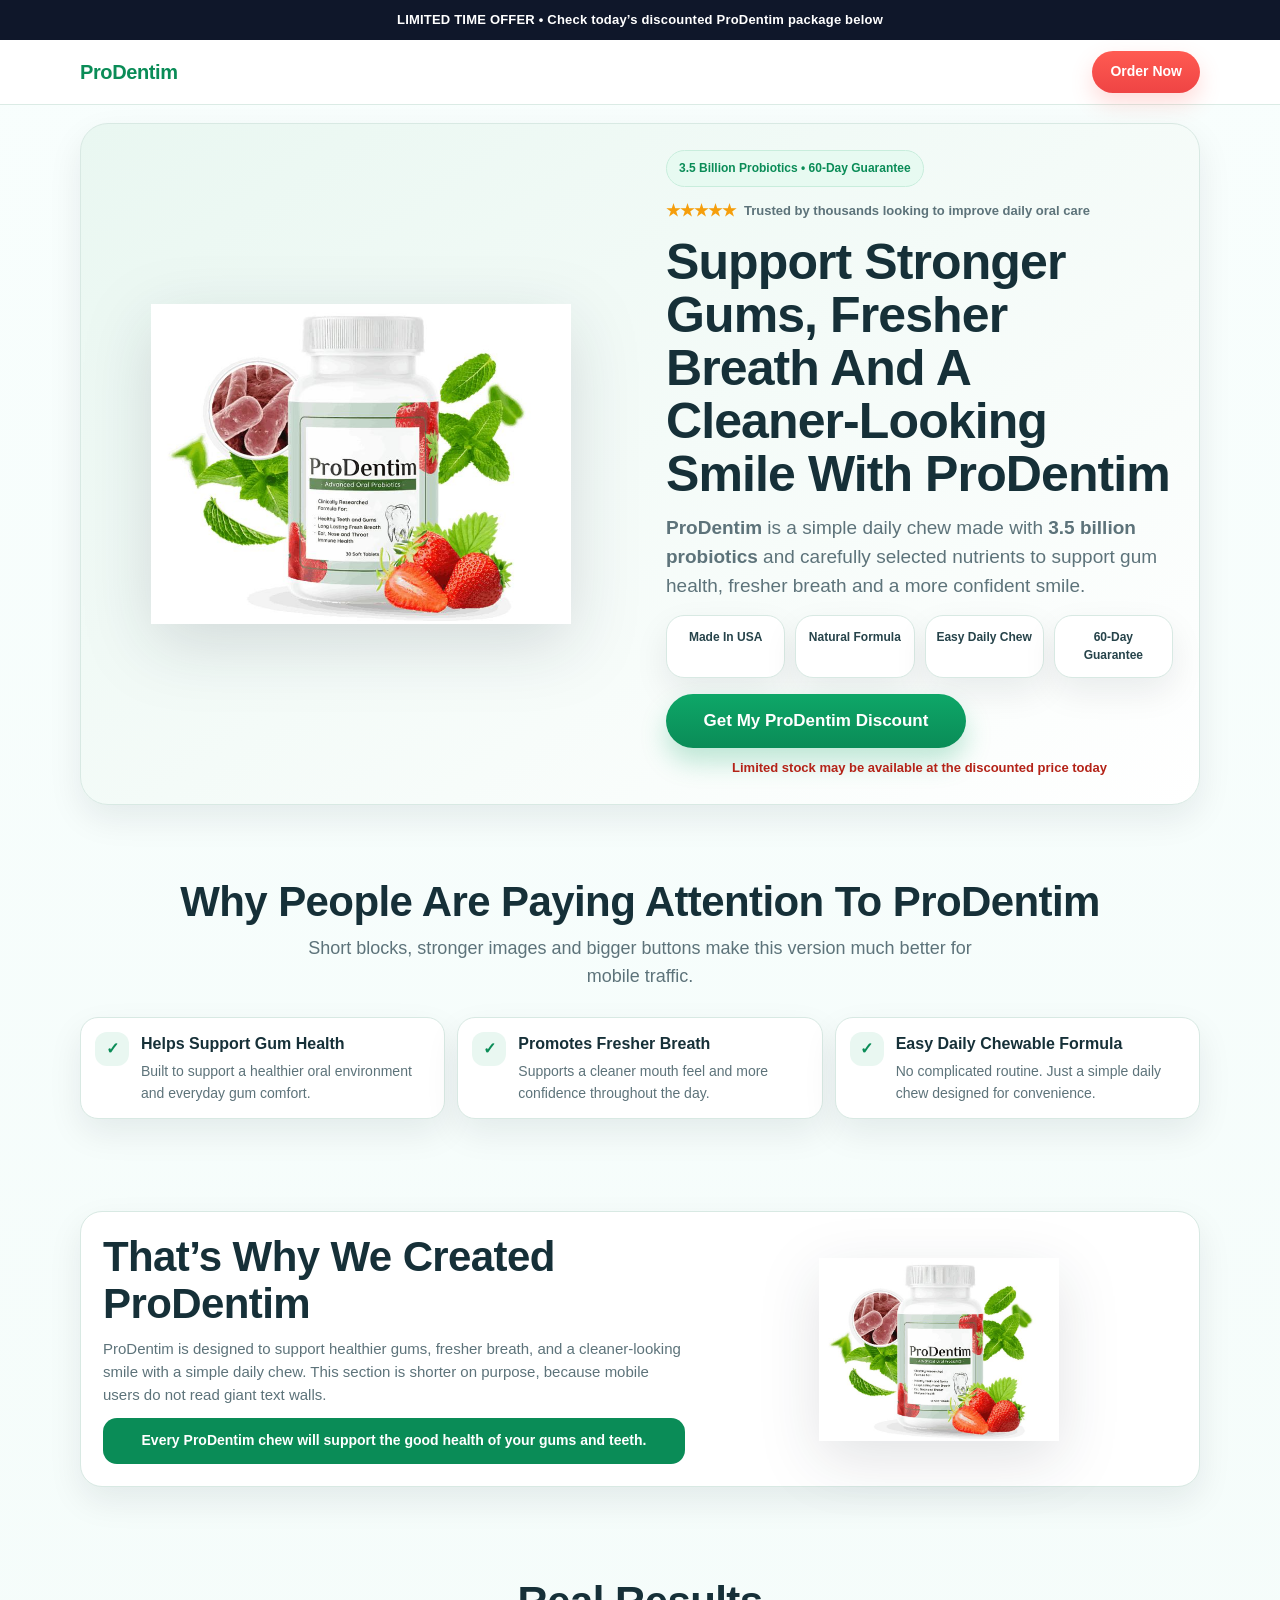
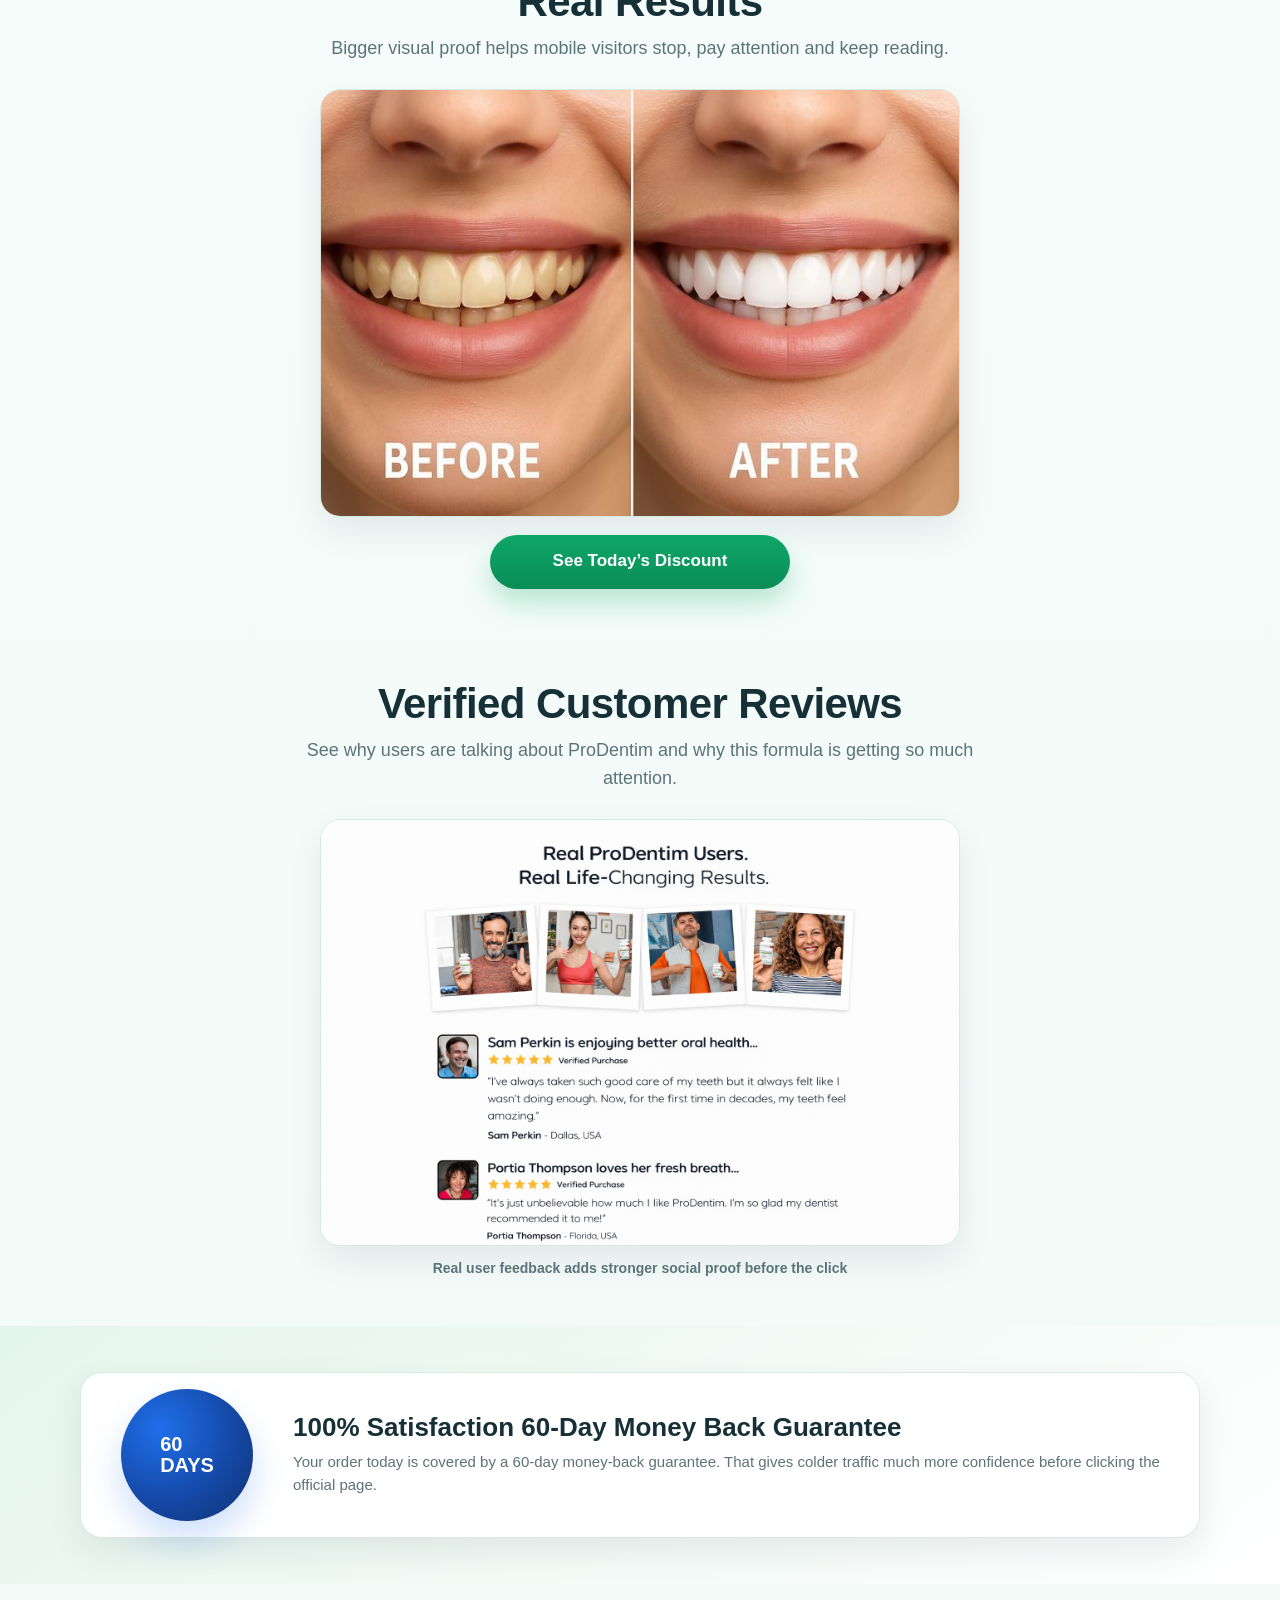
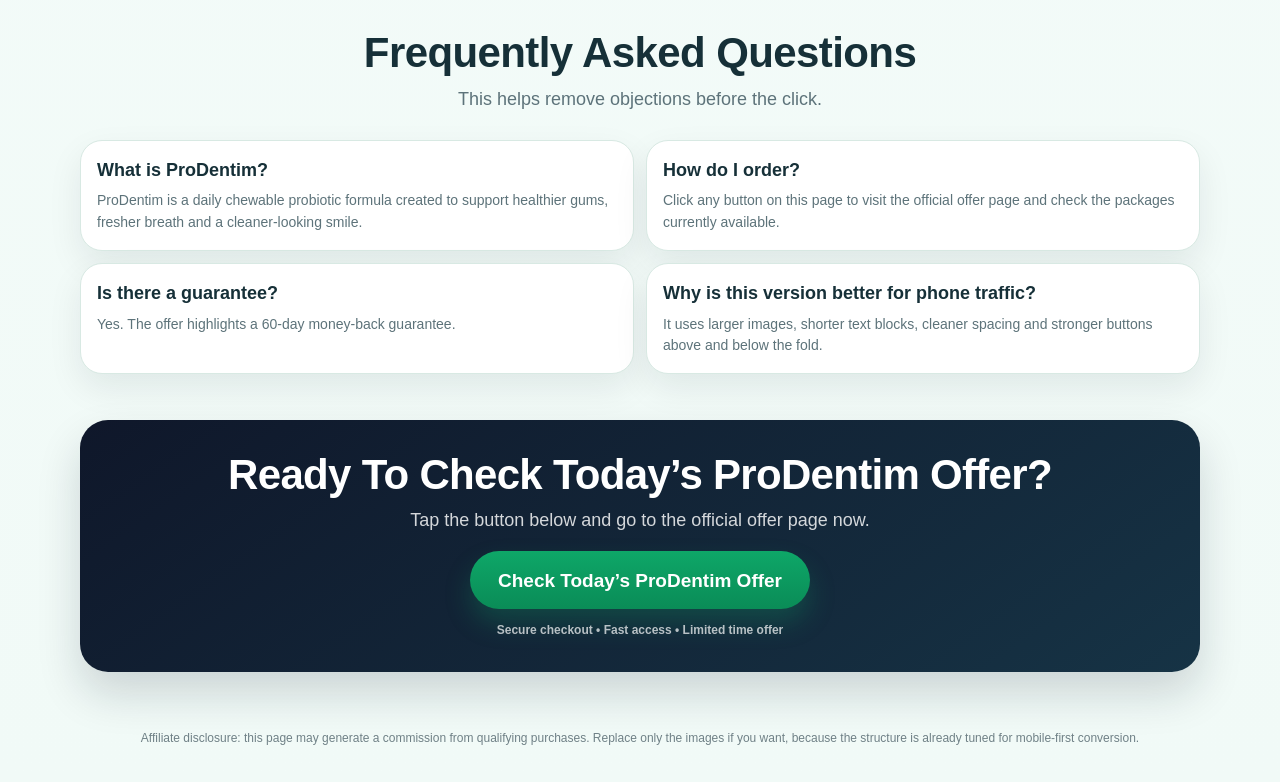
==== index.html @ 62bf70ef "Add files via upload" ====
<!DOCTYPE html>
<html lang="en">
<head>
  <meta charset="UTF-8" />
  <meta name="viewport" content="width=device-width, initial-scale=1.0" />
  <title>ProDentim Review</title>
  <meta name="description" content="Mobile-first ProDentim review page built for conversions." />
  <style>
    :root{
      --green:#0ea768;
      --green-dark:#0a8c57;
      --bg:#f4fbf8;
      --text:#163038;
      --muted:#5d737a;
      --white:#ffffff;
      --line:#d8e9e3;
      --red:#ff5b52;
      --shadow:0 14px 34px rgba(16, 24, 40, .08);
      --radius:22px;
    }

    *{margin:0;padding:0;box-sizing:border-box}
    html{scroll-behavior:smooth}
    body{
      font-family:Arial, Helvetica, sans-serif;
      background:linear-gradient(180deg,#f8fefd 0%,#f1faf7 100%);
      color:var(--text);
      line-height:1.55;
    }
    img{max-width:100%;display:block}
    a{text-decoration:none;color:inherit}

    .container{width:min(100% - 18px, 1120px);margin:0 auto}

    .top-alert{
      background:#0f172a;
      color:#fff;
      text-align:center;
      padding:10px 12px;
      font-size:12px;
      font-weight:800;
      letter-spacing:.2px;
    }

    .nav{
      position:sticky;
      top:0;
      z-index:50;
      background:rgba(255,255,255,.94);
      backdrop-filter:blur(12px);
      border-bottom:1px solid rgba(216,233,227,.9);
    }

    .nav-inner{
      min-height:64px;
      display:flex;
      align-items:center;
      justify-content:space-between;
      gap:14px;
    }

    .logo{
      font-size:20px;
      font-weight:900;
      color:var(--green-dark);
      letter-spacing:-.4px;
    }

    .nav-btn,
    .cta,
    .cta-wide{
      display:inline-flex;
      align-items:center;
      justify-content:center;
      border-radius:999px;
      font-weight:900;
      transition:.2s ease;
    }

    .nav-btn{
      min-height:42px;
      padding:0 18px;
      background:linear-gradient(180deg,var(--red),#ef4444);
      color:#fff;
      font-size:14px;
      box-shadow:0 10px 22px rgba(255,91,82,.22);
    }

    .cta,
    .cta-wide{
      background:linear-gradient(180deg,var(--green) 0%,var(--green-dark) 100%);
      color:#fff;
      box-shadow:0 14px 26px rgba(14,167,104,.26);
    }

    .cta{min-height:54px;padding:0 24px;font-size:17px;width:100%}
    .cta-wide{min-height:58px;padding:0 24px;font-size:19px;width:100%}

    .hero{
      padding:18px 0 28px;
    }

    .hero-card{
      background:linear-gradient(145deg,#e9f7f1 0%,#ffffff 100%);
      border:1px solid var(--line);
      border-radius:28px;
      box-shadow:var(--shadow);
      overflow:hidden;
    }

    .hero-content{
      padding:18px 14px 18px;
    }

    .badge{
      display:inline-block;
      background:#e7faf1;
      color:#0a8c57;
      border:1px solid #c8eddc;
      border-radius:999px;
      padding:8px 12px;
      font-size:12px;
      font-weight:900;
      margin-bottom:12px;
    }

    h1{
      font-size:31px;
      line-height:1.06;
      letter-spacing:-.9px;
      margin-bottom:12px;
    }

    .hero-text{
      font-size:16px;
      color:var(--muted);
      margin-bottom:14px;
    }

    .hero-product{
      padding:14px 14px 0;
      display:flex;
      justify-content:center;
      align-items:center;
    }

    .hero-product img{
      width:min(100%, 320px);
      object-fit:contain;
      filter:drop-shadow(0 20px 34px rgba(15,23,42,.14));
    }

    .proof-grid{
      display:grid;
      grid-template-columns:1fr 1fr;
      gap:10px;
      margin:14px 0 16px;
    }

    .proof-item{
      background:#fff;
      border:1px solid var(--line);
      border-radius:18px;
      padding:12px 10px;
      text-align:center;
      font-size:12px;
      font-weight:800;
      color:#26434a;
      box-shadow:var(--shadow);
    }

    .section{padding:26px 0}

    .section-title{
      text-align:center;
      font-size:28px;
      line-height:1.1;
      letter-spacing:-.6px;
      margin-bottom:10px;
    }

    .section-sub{
      text-align:center;
      color:var(--muted);
      font-size:15px;
      margin:0 auto 18px;
      max-width:680px;
    }

    .card{
      background:#fff;
      border:1px solid var(--line);
      border-radius:var(--radius);
      box-shadow:var(--shadow);
      padding:16px;
    }

    .benefits{display:grid;gap:12px}

    .benefit{
      display:flex;
      gap:12px;
      align-items:flex-start;
      background:#fff;
      border:1px solid var(--line);
      border-radius:18px;
      padding:14px;
      box-shadow:var(--shadow);
    }

    .benefit-icon{
      width:34px;
      height:34px;
      border-radius:12px;
      display:grid;
      place-items:center;
      background:#e9f7f1;
      color:#0a8c57;
      font-weight:900;
      flex:0 0 auto;
    }

    .benefit strong{display:block;font-size:16px;margin-bottom:4px}
    .benefit p{font-size:14px;color:var(--muted)}

    .about-card{
      display:grid;
      gap:16px;
      align-items:center;
    }

    .about-card img{
      width:min(100%,240px);
      margin:0 auto;
      filter:drop-shadow(0 18px 30px rgba(15,23,42,.12));
    }

    .highlight-line{
      display:block;
      background:#0a8c57;
      color:#fff;
      text-align:center;
      border-radius:14px;
      padding:12px 14px;
      font-size:14px;
      font-weight:800;
      margin-top:12px;
    }

    .result-wrap,
    .review-wrap{
      width:100%;
    }

    .result-wrap img{
      width:100%;
      max-width:640px;
      margin:0 auto;
      display:block;
      border-radius:20px;
      border:1px solid var(--line);
      box-shadow:var(--shadow);
    }

    .review-wrap img{
      width:100%;
      max-width:640px;
      margin:0 auto;
      display:block;
      border-radius:20px;
      border:1px solid var(--line);
      box-shadow:var(--shadow);
    }

    .review-note{
      text-align:center;
      margin-top:12px;
      color:var(--muted);
      font-size:14px;
      font-weight:700;
    }

    .guarantee{
      background:linear-gradient(145deg,#e4f5ed 0%,#ffffff 100%);
    }

    .guarantee-card{
      display:grid;
      gap:16px;
      align-items:center;
      text-align:center;
    }

    .guarantee-badge{
      width:132px;
      height:132px;
      margin:0 auto;
      border-radius:50%;
      display:grid;
      place-items:center;
      background:radial-gradient(circle at 30% 30%, #1f6feb, #1549a7 55%, #0f3270 100%);
      color:#fff;
      font-weight:900;
      line-height:1.05;
      box-shadow:0 18px 34px rgba(31,111,235,.22);
      font-size:20px;
      padding:14px;
    }

    .guarantee-card h3{
      font-size:26px;
      line-height:1.1;
      margin-bottom:8px;
    }

    .guarantee-card p{
      color:var(--muted);
      font-size:15px;
    }

    .final-cta{
      padding:0 0 34px;
    }

    .cta-box{
      background:linear-gradient(145deg,#0f172a 0%,#163345 100%);
      color:#fff;
      border-radius:28px;
      box-shadow:0 22px 44px rgba(15,23,42,.16);
      padding:20px 16px;
      text-align:center;
    }

    .cta-box h2{
      font-size:28px;
      line-height:1.08;
      margin-bottom:10px;
      letter-spacing:-.7px;
    }

    .cta-box p{
      color:rgba(255,255,255,.82);
      font-size:15px;
      margin-bottom:16px;
    }

    .tiny{
      font-size:12px;
      margin-top:12px;
      color:rgba(255,255,255,.7);
      font-weight:700;
    }

    .faq{display:grid;gap:12px}
    .faq .card h3{font-size:18px;margin-bottom:6px}
    .faq .card p{font-size:14px;color:var(--muted)}

    footer{
      padding:22px 0 34px;
      text-align:center;
      color:#6f8086;
      font-size:12px;
      line-height:1.7;
    }

    @media (max-width: 759px){
      .section#results .container,
      .section#reviews .container{
        width:100%;
        padding-left:10px;
        padding-right:10px;
      }

      .section#results,
      .section#reviews{
        padding-top:22px;
        padding-bottom:22px;
      }

      .result-wrap img,
      .review-wrap img{
        width:100%;
        max-width:100%;
        border-radius:18px;
      }

      .review-note{
        font-size:13px;
      }
    }

    @media (min-width: 760px){
      .container{width:min(100% - 28px, 1120px)}
      .top-alert{font-size:13px}
      .hero-content{padding:26px}
      h1{font-size:50px;max-width:780px}
      .hero-text{font-size:19px;max-width:760px}
      .hero-card{display:grid;grid-template-columns:1fr 1fr;align-items:center}
      .hero-product{padding:26px}
      .hero-product img{width:min(100%, 420px)}
      .proof-grid{grid-template-columns:repeat(4,1fr)}
      .section{padding:46px 0}
      .section-title{font-size:42px}
      .section-sub{font-size:18px;margin-bottom:26px}
      .benefits{grid-template-columns:repeat(3,1fr)}
      .about-card{grid-template-columns:1.1fr .9fr;padding:22px}
      .guarantee-card{grid-template-columns:180px 1fr;text-align:left}
      .cta-box{padding:32px}
      .cta-box h2{font-size:42px}
      .cta-box p{font-size:18px}
      .faq{grid-template-columns:1fr 1fr}
      .cta{width:auto;min-width:300px}
      .cta-wide{width:auto;min-width:340px}
    }
  </style>
</head>
<body>
  <div class="top-alert">LIMITED TIME OFFER • Check today’s discounted ProDentim package below</div>

  <nav class="nav">
    <div class="container nav-inner">
      <div class="logo">ProDentim</div>
      <a class="nav-btn" href="https://prodentim24.com/text.php?aff=Saulohenri4">Order Now</a>
    </div>
  </nav>

  <header class="hero">
    <div class="container">
      <div class="hero-card">
        <div class="hero-product">
          <img src="prodentim.png" alt="ProDentim bottle" />
        </div>

        <div class="hero-content">
          <div class="badge">3.5 Billion Probiotics • 60-Day Guarantee</div>

          <div style="display:flex;align-items:center;gap:8px;flex-wrap:wrap;margin-bottom:12px;">
            <span style="color:#f59e0b;font-size:16px;font-weight:900;">★★★★★</span>
            <span style="font-size:13px;color:var(--muted);font-weight:700;">Trusted by thousands looking to improve daily oral care</span>
          </div>

          <h1>Support Stronger Gums, Fresher Breath And A Cleaner-Looking Smile With ProDentim</h1>

          <p class="hero-text"><strong>ProDentim</strong> is a simple daily chew made with <strong>3.5 billion probiotics</strong> and carefully selected nutrients to support gum health, fresher breath and a more confident smile.</p>

          <div class="proof-grid">
            <div class="proof-item">Made In USA</div>
            <div class="proof-item">Natural Formula</div>
            <div class="proof-item">Easy Daily Chew</div>
            <div class="proof-item">60-Day Guarantee</div>
          </div>

          <a class="cta" href="https://prodentim24.com/text.php?aff=Saulohenri4">Get My ProDentim Discount</a>

          <p style="text-align:center;margin-top:10px;color:#b42318;font-size:13px;font-weight:800;">
            Limited stock may be available at the discounted price today
          </p>
        </div>
      </div>
    </div>
  </header>

  <section class="section">
    <div class="container">
      <h2 class="section-title">Why People Are Paying Attention To ProDentim</h2>
      <p class="section-sub">Short blocks, stronger images and bigger buttons make this version much better for mobile traffic.</p>

      <div class="benefits">
        <div class="benefit">
          <div class="benefit-icon">✓</div>
          <div>
            <strong>Helps Support Gum Health</strong>
            <p>Built to support a healthier oral environment and everyday gum comfort.</p>
          </div>
        </div>

        <div class="benefit">
          <div class="benefit-icon">✓</div>
          <div>
            <strong>Promotes Fresher Breath</strong>
            <p>Supports a cleaner mouth feel and more confidence throughout the day.</p>
          </div>
        </div>

        <div class="benefit">
          <div class="benefit-icon">✓</div>
          <div>
            <strong>Easy Daily Chewable Formula</strong>
            <p>No complicated routine. Just a simple daily chew designed for convenience.</p>
          </div>
        </div>
      </div>
    </div>
  </section>

  <section class="section">
    <div class="container">
      <div class="card about-card">
        <div>
          <h2 class="section-title" style="text-align:left;margin-bottom:10px;">That’s Why We Created ProDentim</h2>
          <p style="font-size:15px;color:var(--muted);">ProDentim is designed to support healthier gums, fresher breath, and a cleaner-looking smile with a simple daily chew. This section is shorter on purpose, because mobile users do not read giant text walls.</p>
          <a class="highlight-line" href="https://prodentim24.com/text.php?aff=Saulohenri4">Every ProDentim chew will support the good health of your gums and teeth.</a>
        </div>

        <div>
          <img src="prodentim.png" alt="ProDentim bottle close-up" />
        </div>
      </div>
    </div>
  </section>

  <section class="section" id="results">
    <div class="container result-wrap">
      <h2 class="section-title">Real Results</h2>
      <p class="section-sub">Bigger visual proof helps mobile visitors stop, pay attention and keep reading.</p>
      <img src="antes-dps.jpg" alt="Before and after teeth results" />

      <div style="margin-top:18px;text-align:center;">
        <a class="cta" href="https://prodentim24.com/text.php?aff=Saulohenri4" style="max-width:340px;margin:0 auto;">
          See Today’s Discount
        </a>
      </div>
    </div>
  </section>

  <section class="section" id="reviews">
    <div class="container review-wrap">
      <h2 class="section-title">Verified Customer Reviews</h2>
      <p class="section-sub">See why users are talking about ProDentim and why this formula is getting so much attention.</p>
      <img src="review.jpg" alt="Verified customer review" />
      <div class="review-note">Real user feedback adds stronger social proof before the click</div>
    </div>
  </section>

  <section class="section guarantee">
    <div class="container">
      <div class="card guarantee-card">
        <div class="guarantee-badge">60<br>DAYS</div>
        <div>
          <h3>100% Satisfaction 60-Day Money Back Guarantee</h3>
          <p>Your order today is covered by a 60-day money-back guarantee. That gives colder traffic much more confidence before clicking the official page.</p>
        </div>
      </div>
    </div>
  </section>

  <section class="section">
    <div class="container">
      <h2 class="section-title">Frequently Asked Questions</h2>
      <p class="section-sub">This helps remove objections before the click.</p>
      <div class="faq">
        <div class="card">
          <h3>What is ProDentim?</h3>
          <p>ProDentim is a daily chewable probiotic formula created to support healthier gums, fresher breath and a cleaner-looking smile.</p>
        </div>
        <div class="card">
          <h3>How do I order?</h3>
          <p>Click any button on this page to visit the official offer page and check the packages currently available.</p>
        </div>
        <div class="card">
          <h3>Is there a guarantee?</h3>
          <p>Yes. The offer highlights a 60-day money-back guarantee.</p>
        </div>
        <div class="card">
          <h3>Why is this version better for phone traffic?</h3>
          <p>It uses larger images, shorter text blocks, cleaner spacing and stronger buttons above and below the fold.</p>
        </div>
      </div>
    </div>
  </section>

  <section class="final-cta">
    <div class="container">
      <div class="cta-box">
        <h2>Ready To Check Today’s ProDentim Offer?</h2>
        <p>Tap the button below and go to the official offer page now.</p>
        <a class="cta-wide" href="https://prodentim24.com/text.php?aff=Saulohenri4">Check Today’s ProDentim Offer</a>
        <div class="tiny">Secure checkout • Fast access • Limited time offer</div>
      </div>
    </div>
  </section>

  <footer>
    <div class="container">
      Affiliate disclosure: this page may generate a commission from qualifying purchases. Replace only the images if you want, because the structure is already tuned for mobile-first conversion.
    </div>
  </footer>
</body>
</html>
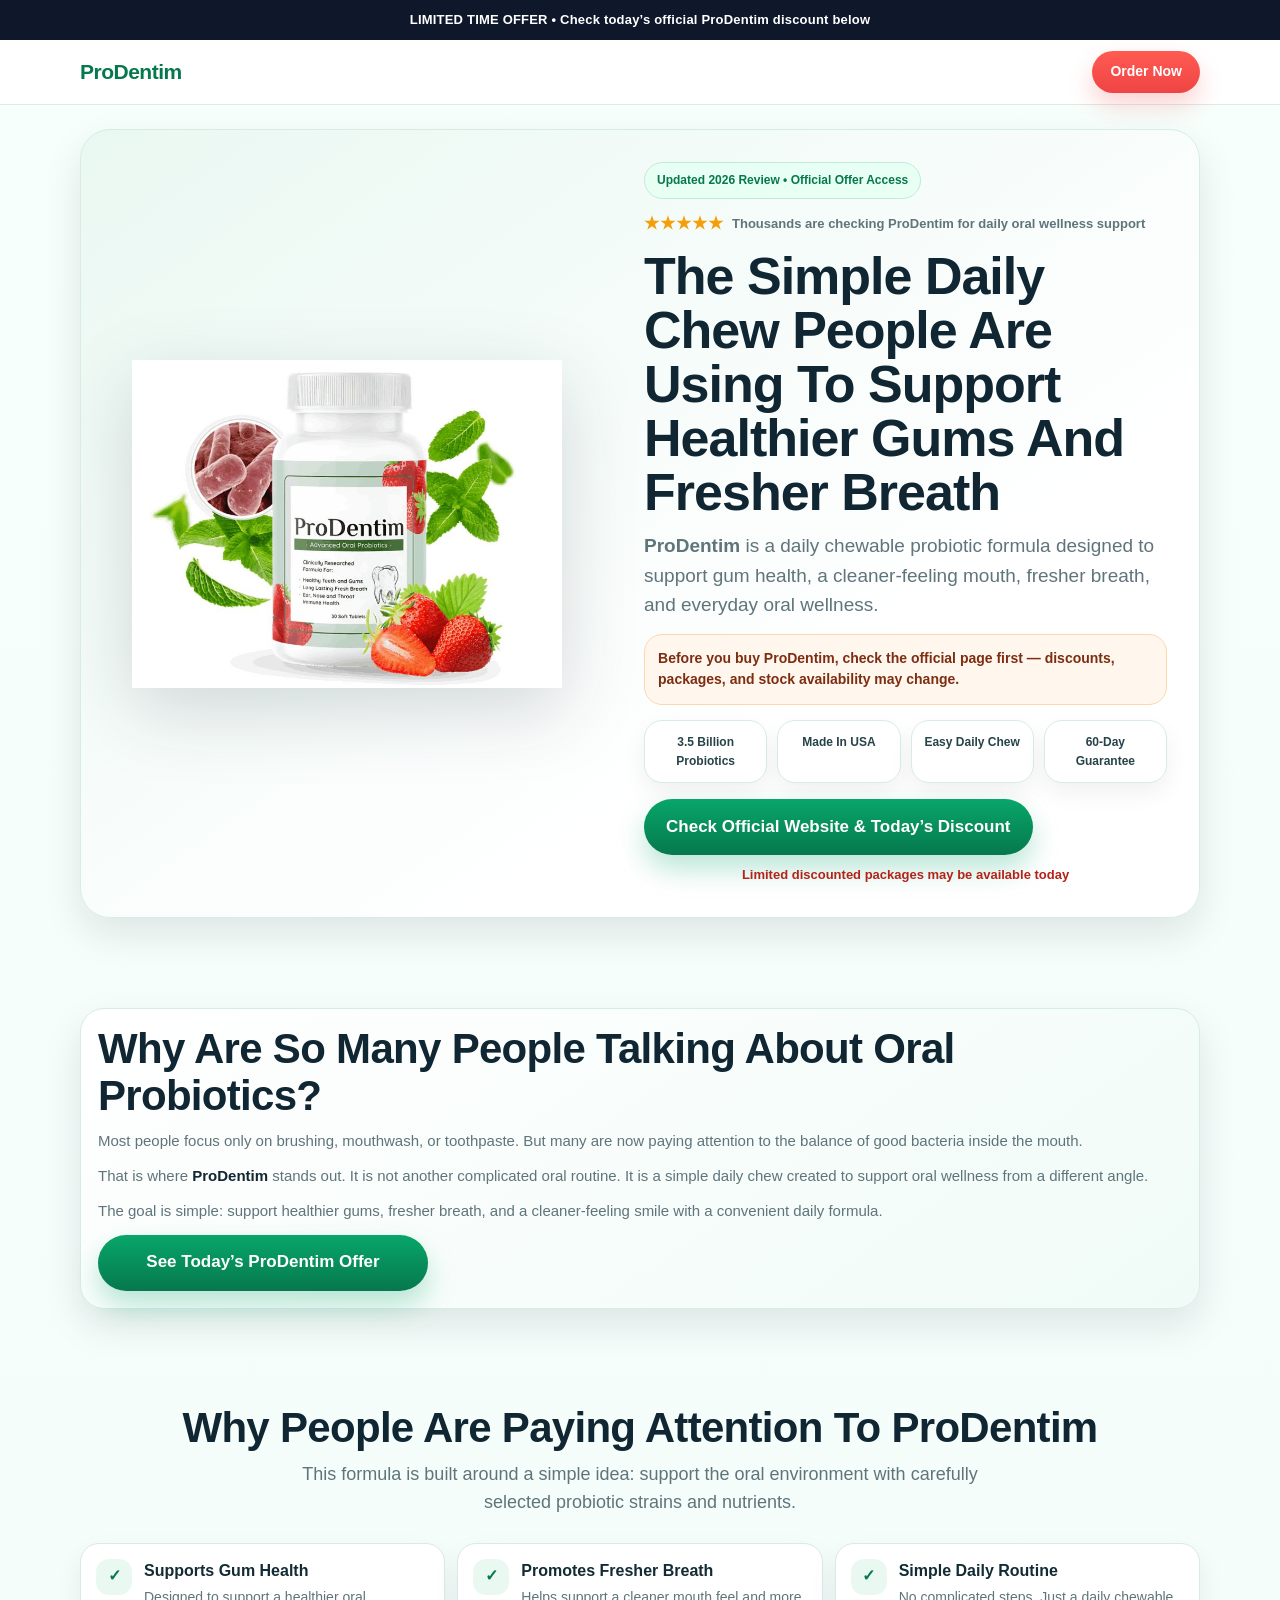
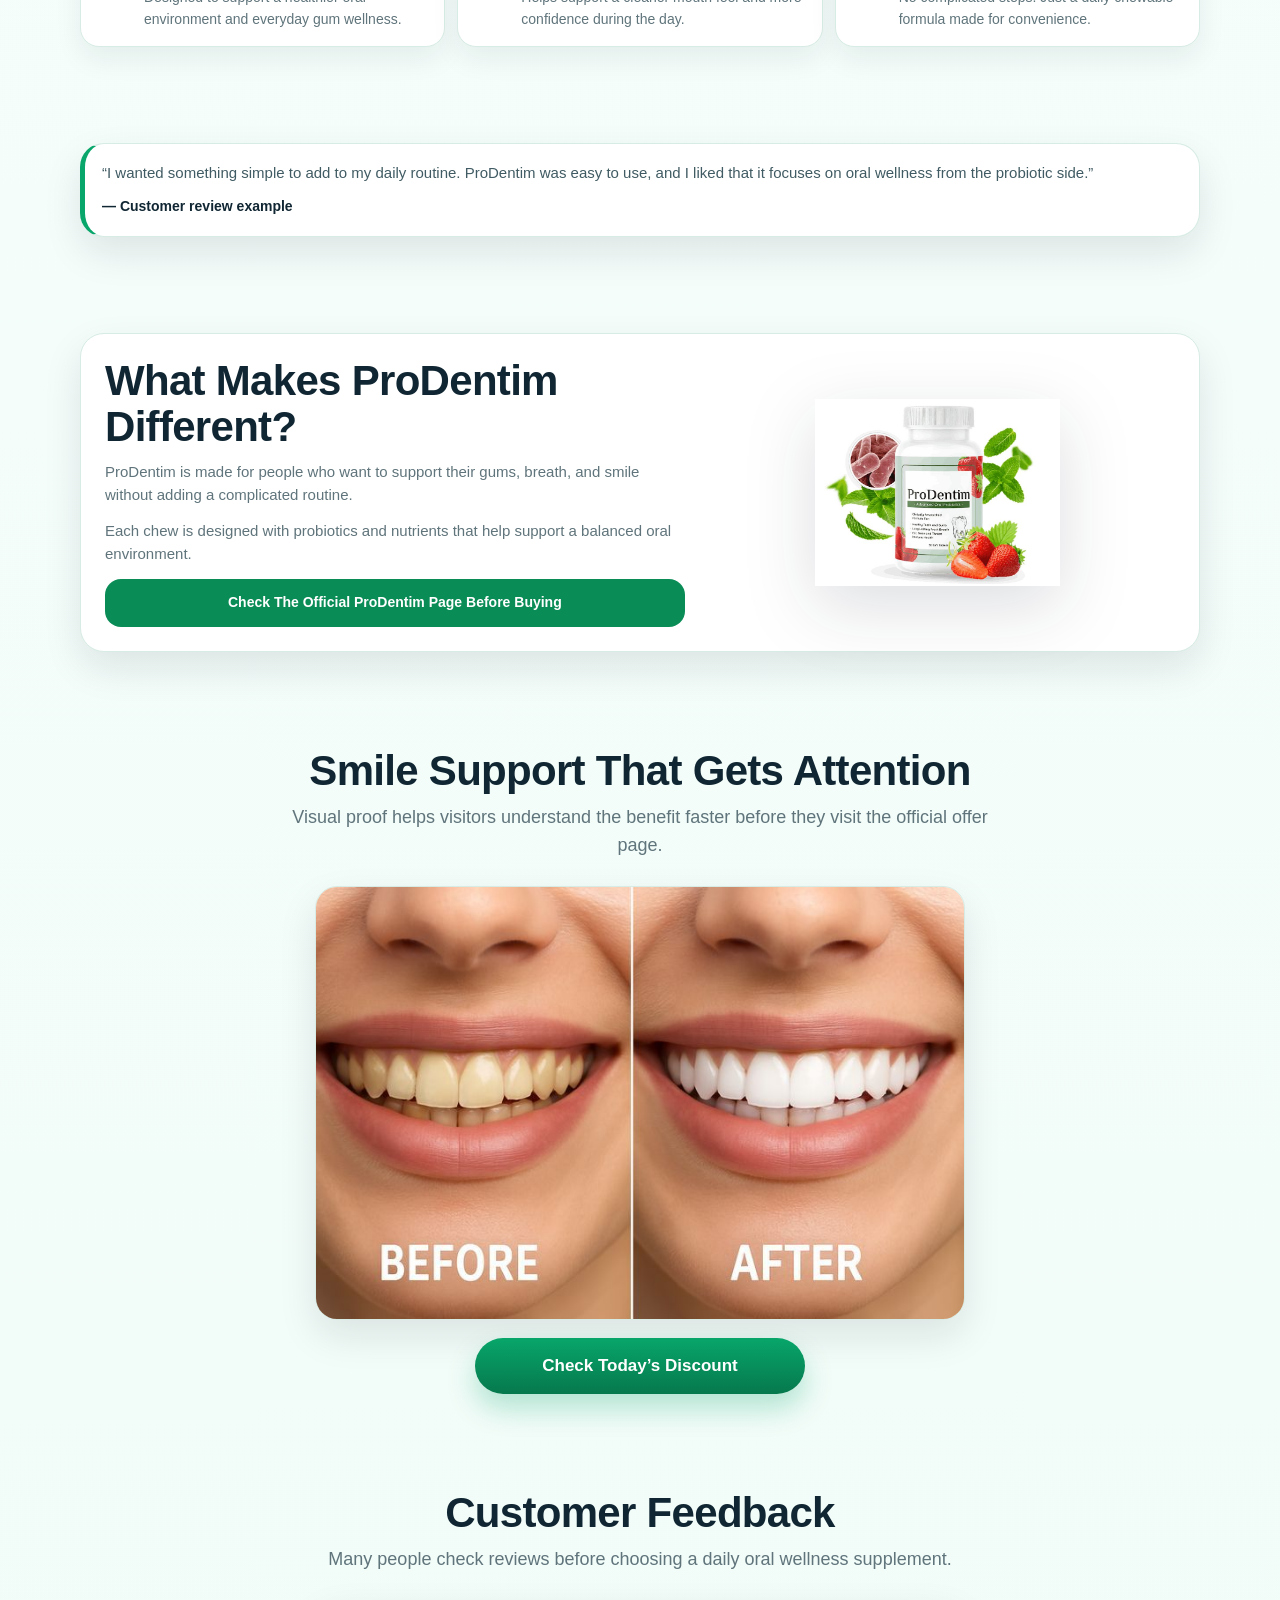
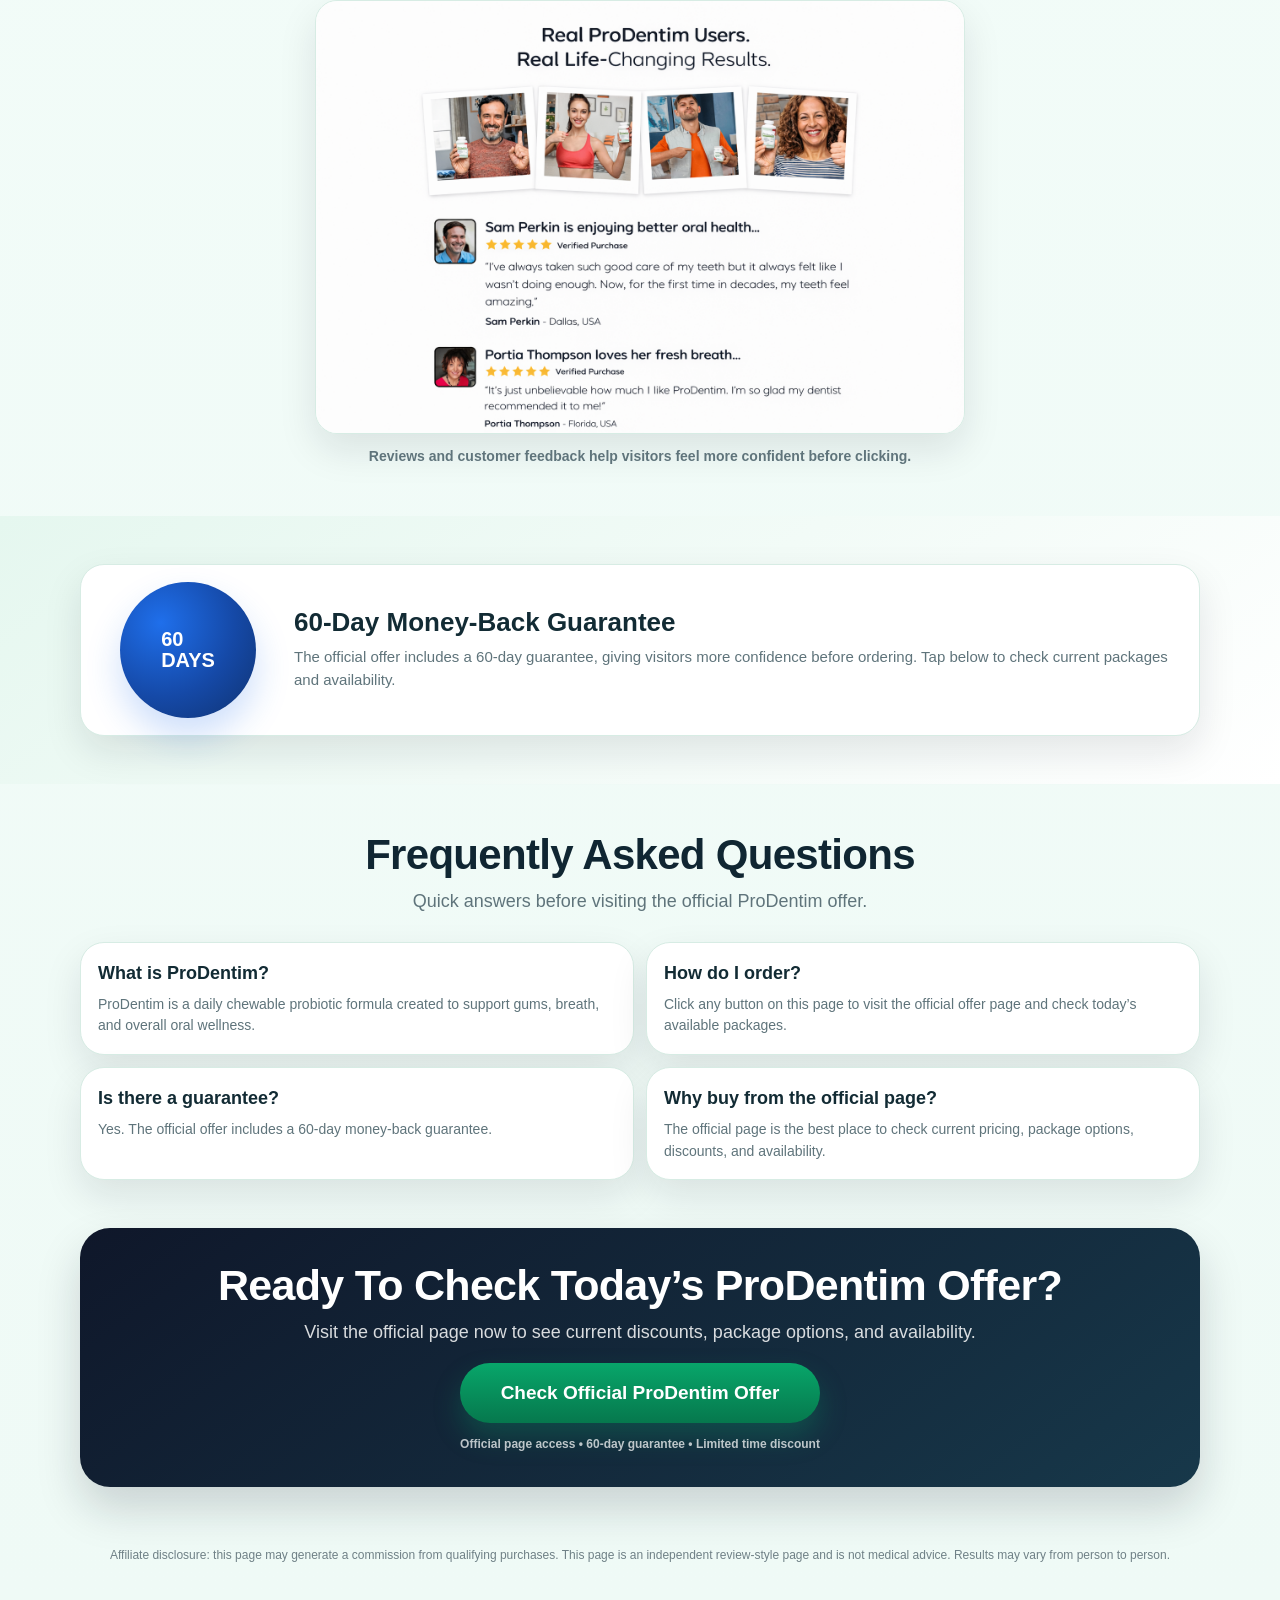
==== commit bfd6066b: "Update index.html" ====
--- a/index.html
+++ b/index.html
@@ -1,36 +1,49 @@
 <!DOCTYPE html>
 <html lang="en">
 <head>
+  <script async src="https://www.googletagmanager.com/gtag/js?id=AW-17961565555"></script>
+  <script>
+    window.dataLayer = window.dataLayer || [];
+    function gtag(){dataLayer.push(arguments);}
+    gtag('js', new Date());
+    gtag('config', 'AW-17961565555');
+  </script>
+
   <meta charset="UTF-8" />
   <meta name="viewport" content="width=device-width, initial-scale=1.0" />
-  <title>ProDentim Review</title>
-  <meta name="description" content="Mobile-first ProDentim review page built for conversions." />
+
+  <title>ProDentim Review 2026 | Official Discount</title>
+  <meta name="description" content="Read this ProDentim review before checking today's official discount. Learn how this daily chew supports gums, breath, and oral wellness." />
+
   <style>
     :root{
-      --green:#0ea768;
-      --green-dark:#0a8c57;
-      --bg:#f4fbf8;
-      --text:#163038;
-      --muted:#5d737a;
+      --green:#08a66a;
+      --green-dark:#06784d;
+      --mint:#ecfbf5;
+      --blue:#0f172a;
+      --text:#122b34;
+      --muted:#5f747b;
       --white:#ffffff;
-      --line:#d8e9e3;
-      --red:#ff5b52;
-      --shadow:0 14px 34px rgba(16, 24, 40, .08);
-      --radius:22px;
+      --line:#d7ece4;
+      --red:#ef4444;
+      --orange:#f97316;
+      --yellow:#f59e0b;
+      --shadow:0 16px 38px rgba(15,23,42,.10);
+      --radius:24px;
     }
 
     *{margin:0;padding:0;box-sizing:border-box}
     html{scroll-behavior:smooth}
     body{
       font-family:Arial, Helvetica, sans-serif;
-      background:linear-gradient(180deg,#f8fefd 0%,#f1faf7 100%);
+      background:linear-gradient(180deg,#f7fffc 0%,#effaf6 100%);
       color:var(--text);
       line-height:1.55;
     }
+
     img{max-width:100%;display:block}
     a{text-decoration:none;color:inherit}
-
-    .container{width:min(100% - 18px, 1120px);margin:0 auto}
+    .container{width:min(100% - 18px,1120px);margin:0 auto}
 
     .top-alert{
       background:#0f172a;
@@ -38,7 +51,7 @@
       text-align:center;
       padding:10px 12px;
       font-size:12px;
-      font-weight:800;
+      font-weight:900;
       letter-spacing:.2px;
     }
 
@@ -46,7 +59,7 @@
       position:sticky;
       top:0;
       z-index:50;
-      background:rgba(255,255,255,.94);
+      background:rgba(255,255,255,.96);
       backdrop-filter:blur(12px);
       border-bottom:1px solid rgba(216,233,227,.9);
     }
@@ -56,135 +69,170 @@
       display:flex;
       align-items:center;
       justify-content:space-between;
-      gap:14px;
+      gap:12px;
     }
 
     .logo{
-      font-size:20px;
+      font-size:21px;
       font-weight:900;
       color:var(--green-dark);
-      letter-spacing:-.4px;
-    }
-
-    .nav-btn,
+      letter-spacing:-.5px;
+    }
+
+    .nav-btn{
+      min-height:42px;
+      padding:0 18px;
+      border-radius:999px;
+      background:linear-gradient(180deg,#ff5b52,#ef4444);
+      color:#fff;
+      font-size:14px;
+      font-weight:900;
+      display:inline-flex;
+      align-items:center;
+      justify-content:center;
+      box-shadow:0 12px 24px rgba(239,68,68,.24);
+    }
+
+    .hero{padding:18px 0 30px}
+
+    .hero-card{
+      background:linear-gradient(145deg,#eaf8f2 0%,#ffffff 70%);
+      border:1px solid var(--line);
+      border-radius:30px;
+      box-shadow:var(--shadow);
+      overflow:hidden;
+    }
+
+    .hero-product{
+      padding:18px 16px 0;
+      display:flex;
+      justify-content:center;
+      align-items:center;
+    }
+
+    .hero-product img{
+      width:min(100%,330px);
+      object-fit:contain;
+      filter:drop-shadow(0 22px 36px rgba(15,23,42,.16));
+    }
+
+    .hero-content{padding:18px 15px 20px}
+
+    .eyebrow{
+      display:inline-block;
+      background:#e8fff4;
+      color:var(--green-dark);
+      border:1px solid #bfead8;
+      border-radius:999px;
+      padding:8px 12px;
+      font-size:12px;
+      font-weight:900;
+      margin-bottom:12px;
+    }
+
+    .stars{
+      display:flex;
+      align-items:center;
+      gap:8px;
+      flex-wrap:wrap;
+      margin-bottom:12px;
+      font-size:13px;
+      color:var(--muted);
+      font-weight:800;
+    }
+
+    .stars span:first-child{
+      color:var(--yellow);
+      font-size:17px;
+      letter-spacing:1px;
+    }
+
+    h1{
+      font-size:32px;
+      line-height:1.04;
+      letter-spacing:-1px;
+      margin-bottom:12px;
+      color:#102632;
+    }
+
+    .hero-text{
+      font-size:16px;
+      color:var(--muted);
+      margin-bottom:14px;
+    }
+
+    .warning-box{
+      background:#fff7ed;
+      border:1px solid #fed7aa;
+      border-radius:18px;
+      padding:13px;
+      margin:12px 0 15px;
+      color:#7c2d12;
+      font-size:14px;
+      font-weight:800;
+    }
+
+    .proof-grid{
+      display:grid;
+      grid-template-columns:1fr 1fr;
+      gap:10px;
+      margin:14px 0 16px;
+    }
+
+    .proof-item{
+      background:#fff;
+      border:1px solid var(--line);
+      border-radius:18px;
+      padding:12px 10px;
+      text-align:center;
+      font-size:12px;
+      font-weight:900;
+      color:#26434a;
+      box-shadow:0 10px 24px rgba(15,23,42,.06);
+    }
+
     .cta,
     .cta-wide{
       display:inline-flex;
       align-items:center;
       justify-content:center;
+      width:100%;
       border-radius:999px;
-      font-weight:900;
-      transition:.2s ease;
-    }
-
-    .nav-btn{
-      min-height:42px;
-      padding:0 18px;
-      background:linear-gradient(180deg,var(--red),#ef4444);
+      background:linear-gradient(180deg,var(--green),var(--green-dark));
       color:#fff;
-      font-size:14px;
-      box-shadow:0 10px 22px rgba(255,91,82,.22);
-    }
-
-    .cta,
-    .cta-wide{
-      background:linear-gradient(180deg,var(--green) 0%,var(--green-dark) 100%);
-      color:#fff;
-      box-shadow:0 14px 26px rgba(14,167,104,.26);
-    }
-
-    .cta{min-height:54px;padding:0 24px;font-size:17px;width:100%}
-    .cta-wide{min-height:58px;padding:0 24px;font-size:19px;width:100%}
-
-    .hero{
-      padding:18px 0 28px;
-    }
-
-    .hero-card{
-      background:linear-gradient(145deg,#e9f7f1 0%,#ffffff 100%);
-      border:1px solid var(--line);
-      border-radius:28px;
-      box-shadow:var(--shadow);
-      overflow:hidden;
-    }
-
-    .hero-content{
-      padding:18px 14px 18px;
-    }
-
-    .badge{
-      display:inline-block;
-      background:#e7faf1;
-      color:#0a8c57;
-      border:1px solid #c8eddc;
-      border-radius:999px;
-      padding:8px 12px;
-      font-size:12px;
-      font-weight:900;
-      margin-bottom:12px;
-    }
-
-    h1{
-      font-size:31px;
-      line-height:1.06;
-      letter-spacing:-.9px;
-      margin-bottom:12px;
-    }
-
-    .hero-text{
-      font-size:16px;
-      color:var(--muted);
-      margin-bottom:14px;
-    }
-
-    .hero-product{
-      padding:14px 14px 0;
-      display:flex;
-      justify-content:center;
-      align-items:center;
-    }
-
-    .hero-product img{
-      width:min(100%, 320px);
-      object-fit:contain;
-      filter:drop-shadow(0 20px 34px rgba(15,23,42,.14));
-    }
-
-    .proof-grid{
-      display:grid;
-      grid-template-columns:1fr 1fr;
-      gap:10px;
-      margin:14px 0 16px;
-    }
-
-    .proof-item{
-      background:#fff;
-      border:1px solid var(--line);
-      border-radius:18px;
-      padding:12px 10px;
-      text-align:center;
-      font-size:12px;
-      font-weight:800;
-      color:#26434a;
-      box-shadow:var(--shadow);
-    }
-
-    .section{padding:26px 0}
+      font-weight:900;
+      box-shadow:0 14px 28px rgba(8,166,106,.28);
+      text-align:center;
+    }
+
+    .cta{min-height:56px;padding:0 22px;font-size:17px}
+    .cta-wide{min-height:60px;padding:0 24px;font-size:19px}
+
+    .stock-note{
+      text-align:center;
+      margin-top:10px;
+      color:#b42318;
+      font-size:13px;
+      font-weight:900;
+    }
+
+    .section{padding:28px 0}
 
     .section-title{
       text-align:center;
-      font-size:28px;
+      font-size:29px;
       line-height:1.1;
-      letter-spacing:-.6px;
+      letter-spacing:-.7px;
       margin-bottom:10px;
+      color:#102632;
     }
 
     .section-sub{
       text-align:center;
       color:var(--muted);
       font-size:15px;
-      margin:0 auto 18px;
-      max-width:680px;
+      max-width:720px;
+      margin:0 auto 20px;
     }
 
     .card{
@@ -192,8 +240,20 @@
       border:1px solid var(--line);
       border-radius:var(--radius);
       box-shadow:var(--shadow);
-      padding:16px;
-    }
+      padding:17px;
+    }
+
+    .story-card{
+      background:linear-gradient(145deg,#ffffff 0%,#f0fbf7 100%);
+    }
+
+    .story-card p{
+      color:var(--muted);
+      font-size:15px;
+      margin-bottom:12px;
+    }
+
+    .story-card strong{color:#102632}
 
     .benefits{display:grid;gap:12px}
 
@@ -203,25 +263,49 @@
       align-items:flex-start;
       background:#fff;
       border:1px solid var(--line);
-      border-radius:18px;
-      padding:14px;
-      box-shadow:var(--shadow);
+      border-radius:19px;
+      padding:15px;
+      box-shadow:0 12px 28px rgba(15,23,42,.07);
     }
 
     .benefit-icon{
-      width:34px;
-      height:34px;
-      border-radius:12px;
+      width:36px;
+      height:36px;
+      border-radius:13px;
       display:grid;
       place-items:center;
-      background:#e9f7f1;
-      color:#0a8c57;
+      background:#e9f9f2;
+      color:var(--green-dark);
       font-weight:900;
       flex:0 0 auto;
     }
 
-    .benefit strong{display:block;font-size:16px;margin-bottom:4px}
-    .benefit p{font-size:14px;color:var(--muted)}
+    .benefit strong{
+      display:block;
+      font-size:16px;
+      margin-bottom:4px;
+    }
+
+    .benefit p{
+      font-size:14px;
+      color:var(--muted);
+    }
+
+    .testimonial{
+      border-left:5px solid var(--green);
+      background:#ffffff;
+    }
+
+    .testimonial p{
+      color:#405b63;
+      font-size:15px;
+      margin-bottom:10px;
+    }
+
+    .testimonial strong{
+      color:#102632;
+      font-size:14px;
+    }
 
     .about-card{
       display:grid;
@@ -230,9 +314,9 @@
     }
 
     .about-card img{
-      width:min(100%,240px);
+      width:min(100%,245px);
       margin:0 auto;
-      filter:drop-shadow(0 18px 30px rgba(15,23,42,.12));
+      filter:drop-shadow(0 20px 34px rgba(15,23,42,.14));
     }
 
     .highlight-line{
@@ -240,34 +324,19 @@
       background:#0a8c57;
       color:#fff;
       text-align:center;
-      border-radius:14px;
-      padding:12px 14px;
+      border-radius:16px;
+      padding:13px 14px;
       font-size:14px;
-      font-weight:800;
-      margin-top:12px;
-    }
-
-    .result-wrap,
-    .review-wrap{
-      width:100%;
-    }
-
-    .result-wrap img{
-      width:100%;
-      max-width:640px;
-      margin:0 auto;
-      display:block;
-      border-radius:20px;
-      border:1px solid var(--line);
-      box-shadow:var(--shadow);
-    }
-
+      font-weight:900;
+      margin-top:14px;
+    }
+
+    .result-wrap img,
     .review-wrap img{
       width:100%;
-      max-width:640px;
+      max-width:650px;
       margin:0 auto;
-      display:block;
-      border-radius:20px;
+      border-radius:22px;
       border:1px solid var(--line);
       box-shadow:var(--shadow);
     }
@@ -277,11 +346,11 @@
       margin-top:12px;
       color:var(--muted);
       font-size:14px;
-      font-weight:700;
+      font-weight:800;
     }
 
     .guarantee{
-      background:linear-gradient(145deg,#e4f5ed 0%,#ffffff 100%);
+      background:linear-gradient(145deg,#e5f7ef 0%,#ffffff 100%);
     }
 
     .guarantee-card{
@@ -292,8 +361,8 @@
     }
 
     .guarantee-badge{
-      width:132px;
-      height:132px;
+      width:136px;
+      height:136px;
       margin:0 auto;
       border-radius:50%;
       display:grid;
@@ -302,9 +371,9 @@
       color:#fff;
       font-weight:900;
       line-height:1.05;
-      box-shadow:0 18px 34px rgba(31,111,235,.22);
       font-size:20px;
       padding:14px;
+      box-shadow:0 18px 34px rgba(31,111,235,.22);
     }
 
     .guarantee-card h3{
@@ -318,28 +387,30 @@
       font-size:15px;
     }
 
-    .final-cta{
-      padding:0 0 34px;
-    }
+    .faq{display:grid;gap:12px}
+    .faq .card h3{font-size:18px;margin-bottom:6px}
+    .faq .card p{font-size:14px;color:var(--muted)}
+
+    .final-cta{padding:0 0 36px}
 
     .cta-box{
-      background:linear-gradient(145deg,#0f172a 0%,#163345 100%);
+      background:linear-gradient(145deg,#0f172a 0%,#17384a 100%);
       color:#fff;
-      border-radius:28px;
-      box-shadow:0 22px 44px rgba(15,23,42,.16);
-      padding:20px 16px;
+      border-radius:30px;
+      box-shadow:0 22px 44px rgba(15,23,42,.17);
+      padding:22px 16px;
       text-align:center;
     }
 
     .cta-box h2{
-      font-size:28px;
+      font-size:29px;
       line-height:1.08;
       margin-bottom:10px;
       letter-spacing:-.7px;
     }
 
     .cta-box p{
-      color:rgba(255,255,255,.82);
+      color:rgba(255,255,255,.84);
       font-size:15px;
       margin-bottom:16px;
     }
@@ -347,13 +418,9 @@
     .tiny{
       font-size:12px;
       margin-top:12px;
-      color:rgba(255,255,255,.7);
-      font-weight:700;
-    }
-
-    .faq{display:grid;gap:12px}
-    .faq .card h3{font-size:18px;margin-bottom:6px}
-    .faq .card p{font-size:14px;color:var(--muted)}
+      color:rgba(255,255,255,.72);
+      font-weight:800;
+    }
 
     footer{
       padding:22px 0 34px;
@@ -363,7 +430,7 @@
       line-height:1.7;
     }
 
-    @media (max-width: 759px){
+    @media (max-width:759px){
       .section#results .container,
       .section#reviews .container{
         width:100%;
@@ -383,94 +450,138 @@
         max-width:100%;
         border-radius:18px;
       }
-
-      .review-note{
-        font-size:13px;
+    }
+
+    @media (min-width:760px){
+      .container{width:min(100% - 28px,1120px)}
+      .top-alert{font-size:13px}
+      .hero{padding:24px 0 42px}
+      .hero-card{
+        display:grid;
+        grid-template-columns:.95fr 1.05fr;
+        align-items:center;
       }
-    }
-
-    @media (min-width: 760px){
-      .container{width:min(100% - 28px, 1120px)}
-      .top-alert{font-size:13px}
-      .hero-content{padding:26px}
-      h1{font-size:50px;max-width:780px}
+      .hero-product{padding:28px}
+      .hero-product img{width:min(100%,430px)}
+      .hero-content{padding:32px}
+      h1{font-size:52px;max-width:790px}
       .hero-text{font-size:19px;max-width:760px}
-      .hero-card{display:grid;grid-template-columns:1fr 1fr;align-items:center}
-      .hero-product{padding:26px}
-      .hero-product img{width:min(100%, 420px)}
       .proof-grid{grid-template-columns:repeat(4,1fr)}
-      .section{padding:46px 0}
+      .section{padding:48px 0}
       .section-title{font-size:42px}
       .section-sub{font-size:18px;margin-bottom:26px}
       .benefits{grid-template-columns:repeat(3,1fr)}
-      .about-card{grid-template-columns:1.1fr .9fr;padding:22px}
+      .about-card{grid-template-columns:1.1fr .9fr;padding:24px}
       .guarantee-card{grid-template-columns:180px 1fr;text-align:left}
-      .cta-box{padding:32px}
-      .cta-box h2{font-size:42px}
+      .faq{grid-template-columns:1fr 1fr}
+      .cta{width:auto;min-width:330px}
+      .cta-wide{width:auto;min-width:360px}
+      .cta-box{padding:34px}
+      .cta-box h2{font-size:43px}
       .cta-box p{font-size:18px}
-      .faq{grid-template-columns:1fr 1fr}
-      .cta{width:auto;min-width:300px}
-      .cta-wide{width:auto;min-width:340px}
     }
   </style>
 </head>
+
 <body>
-  <div class="top-alert">LIMITED TIME OFFER • Check today’s discounted ProDentim package below</div>
+  <div class="top-alert">
+    LIMITED TIME OFFER • Check today’s official ProDentim discount below
+  </div>
 
   <nav class="nav">
     <div class="container nav-inner">
       <div class="logo">ProDentim</div>
-      <a class="nav-btn" href="https://prodentim24.com/text.php?aff=Saulohenri4">Order Now</a>
+      <a class="nav-btn btn-prod" href="https://prodentim24.com/text.php?aff=Saulohenri4">Order Now</a>
     </div>
   </nav>
 
   <header class="hero">
     <div class="container">
       <div class="hero-card">
+
         <div class="hero-product">
-          <img src="prodentim.png" alt="ProDentim bottle" />
+          <img src="../prodentim.png" alt="ProDentim bottle" />
         </div>
 
         <div class="hero-content">
-          <div class="badge">3.5 Billion Probiotics • 60-Day Guarantee</div>
-
-          <div style="display:flex;align-items:center;gap:8px;flex-wrap:wrap;margin-bottom:12px;">
-            <span style="color:#f59e0b;font-size:16px;font-weight:900;">★★★★★</span>
-            <span style="font-size:13px;color:var(--muted);font-weight:700;">Trusted by thousands looking to improve daily oral care</span>
+          <div class="eyebrow">Updated 2026 Review • Official Offer Access</div>
+
+          <div class="stars">
+            <span>★★★★★</span>
+            <span>Thousands are checking ProDentim for daily oral wellness support</span>
           </div>
 
-          <h1>Support Stronger Gums, Fresher Breath And A Cleaner-Looking Smile With ProDentim</h1>
-
-          <p class="hero-text"><strong>ProDentim</strong> is a simple daily chew made with <strong>3.5 billion probiotics</strong> and carefully selected nutrients to support gum health, fresher breath and a more confident smile.</p>
+          <h1>The Simple Daily Chew People Are Using To Support Healthier Gums And Fresher Breath</h1>
+
+          <p class="hero-text">
+            <strong>ProDentim</strong> is a daily chewable probiotic formula designed to support gum health,
+            a cleaner-feeling mouth, fresher breath, and everyday oral wellness.
+          </p>
+
+          <div class="warning-box">
+            Before you buy ProDentim, check the official page first — discounts, packages, and stock availability may change.
+          </div>
 
           <div class="proof-grid">
+            <div class="proof-item">3.5 Billion Probiotics</div>
             <div class="proof-item">Made In USA</div>
-            <div class="proof-item">Natural Formula</div>
             <div class="proof-item">Easy Daily Chew</div>
             <div class="proof-item">60-Day Guarantee</div>
           </div>
 
-          <a class="cta" href="https://prodentim24.com/text.php?aff=Saulohenri4">Get My ProDentim Discount</a>
-
-          <p style="text-align:center;margin-top:10px;color:#b42318;font-size:13px;font-weight:800;">
-            Limited stock may be available at the discounted price today
-          </p>
-        </div>
+          <a class="cta btn-prod" href="https://prodentim24.com/text.php?aff=Saulohenri4">
+            Check Official Website & Today’s Discount
+          </a>
+
+          <p class="stock-note">
+            Limited discounted packages may be available today
+          </p>
+        </div>
+
       </div>
     </div>
   </header>
 
   <section class="section">
     <div class="container">
+      <div class="card story-card">
+        <h2 class="section-title" style="text-align:left;">Why Are So Many People Talking About Oral Probiotics?</h2>
+
+        <p>
+          Most people focus only on brushing, mouthwash, or toothpaste. But many are now paying attention to the
+          balance of good bacteria inside the mouth.
+        </p>
+
+        <p>
+          That is where <strong>ProDentim</strong> stands out. It is not another complicated oral routine.
+          It is a simple daily chew created to support oral wellness from a different angle.
+        </p>
+
+        <p>
+          The goal is simple: support healthier gums, fresher breath, and a cleaner-feeling smile with a convenient
+          daily formula.
+        </p>
+
+        <a class="cta btn-prod" href="https://prodentim24.com/text.php?aff=Saulohenri4">
+          See Today’s ProDentim Offer
+        </a>
+      </div>
+    </div>
+  </section>
+
+  <section class="section">
+    <div class="container">
       <h2 class="section-title">Why People Are Paying Attention To ProDentim</h2>
-      <p class="section-sub">Short blocks, stronger images and bigger buttons make this version much better for mobile traffic.</p>
+      <p class="section-sub">
+        This formula is built around a simple idea: support the oral environment with carefully selected probiotic strains and nutrients.
+      </p>
 
       <div class="benefits">
         <div class="benefit">
           <div class="benefit-icon">✓</div>
           <div>
-            <strong>Helps Support Gum Health</strong>
-            <p>Built to support a healthier oral environment and everyday gum comfort.</p>
+            <strong>Supports Gum Health</strong>
+            <p>Designed to support a healthier oral environment and everyday gum wellness.</p>
           </div>
         </div>
 
@@ -478,17 +589,28 @@
           <div class="benefit-icon">✓</div>
           <div>
             <strong>Promotes Fresher Breath</strong>
-            <p>Supports a cleaner mouth feel and more confidence throughout the day.</p>
+            <p>Helps support a cleaner mouth feel and more confidence during the day.</p>
           </div>
         </div>
 
         <div class="benefit">
           <div class="benefit-icon">✓</div>
           <div>
-            <strong>Easy Daily Chewable Formula</strong>
-            <p>No complicated routine. Just a simple daily chew designed for convenience.</p>
+            <strong>Simple Daily Routine</strong>
+            <p>No complicated steps. Just a daily chewable formula made for convenience.</p>
           </div>
         </div>
+      </div>
+    </div>
+  </section>
+
+  <section class="section">
+    <div class="container">
+      <div class="card testimonial">
+        <p>
+          “I wanted something simple to add to my daily routine. ProDentim was easy to use, and I liked that it focuses on oral wellness from the probiotic side.”
+        </p>
+        <strong>— Customer review example</strong>
       </div>
     </div>
   </section>
@@ -497,13 +619,23 @@
     <div class="container">
       <div class="card about-card">
         <div>
-          <h2 class="section-title" style="text-align:left;margin-bottom:10px;">That’s Why We Created ProDentim</h2>
-          <p style="font-size:15px;color:var(--muted);">ProDentim is designed to support healthier gums, fresher breath, and a cleaner-looking smile with a simple daily chew. This section is shorter on purpose, because mobile users do not read giant text walls.</p>
-          <a class="highlight-line" href="https://prodentim24.com/text.php?aff=Saulohenri4">Every ProDentim chew will support the good health of your gums and teeth.</a>
+          <h2 class="section-title" style="text-align:left;margin-bottom:10px;">What Makes ProDentim Different?</h2>
+
+          <p style="font-size:15px;color:var(--muted);margin-bottom:12px;">
+            ProDentim is made for people who want to support their gums, breath, and smile without adding a complicated routine.
+          </p>
+
+          <p style="font-size:15px;color:var(--muted);">
+            Each chew is designed with probiotics and nutrients that help support a balanced oral environment.
+          </p>
+
+          <a class="highlight-line btn-prod" href="https://prodentim24.com/text.php?aff=Saulohenri4">
+            Check The Official ProDentim Page Before Buying
+          </a>
         </div>
 
         <div>
-          <img src="prodentim.png" alt="ProDentim bottle close-up" />
+          <img src="../prodentim.png" alt="ProDentim bottle close-up" />
         </div>
       </div>
     </div>
@@ -511,13 +643,16 @@
 
   <section class="section" id="results">
     <div class="container result-wrap">
-      <h2 class="section-title">Real Results</h2>
-      <p class="section-sub">Bigger visual proof helps mobile visitors stop, pay attention and keep reading.</p>
-      <img src="antes-dps.jpg" alt="Before and after teeth results" />
+      <h2 class="section-title">Smile Support That Gets Attention</h2>
+      <p class="section-sub">
+        Visual proof helps visitors understand the benefit faster before they visit the official offer page.
+      </p>
+
+      <img src="../antes-dps.jpg" alt="Before and after smile comparison" />
 
       <div style="margin-top:18px;text-align:center;">
-        <a class="cta" href="https://prodentim24.com/text.php?aff=Saulohenri4" style="max-width:340px;margin:0 auto;">
-          See Today’s Discount
+        <a class="cta btn-prod" href="https://prodentim24.com/text.php?aff=Saulohenri4" style="max-width:370px;margin:0 auto;">
+          Check Today’s Discount
         </a>
       </div>
     </div>
@@ -525,10 +660,16 @@
 
   <section class="section" id="reviews">
     <div class="container review-wrap">
-      <h2 class="section-title">Verified Customer Reviews</h2>
-      <p class="section-sub">See why users are talking about ProDentim and why this formula is getting so much attention.</p>
-      <img src="review.jpg" alt="Verified customer review" />
-      <div class="review-note">Real user feedback adds stronger social proof before the click</div>
+      <h2 class="section-title">Customer Feedback</h2>
+      <p class="section-sub">
+        Many people check reviews before choosing a daily oral wellness supplement.
+      </p>
+
+      <img src="../review.jpg" alt="ProDentim customer review" />
+
+      <div class="review-note">
+        Reviews and customer feedback help visitors feel more confident before clicking.
+      </div>
     </div>
   </section>
 
@@ -536,9 +677,13 @@
     <div class="container">
       <div class="card guarantee-card">
         <div class="guarantee-badge">60<br>DAYS</div>
+
         <div>
-          <h3>100% Satisfaction 60-Day Money Back Guarantee</h3>
-          <p>Your order today is covered by a 60-day money-back guarantee. That gives colder traffic much more confidence before clicking the official page.</p>
+          <h3>60-Day Money-Back Guarantee</h3>
+          <p>
+            The official offer includes a 60-day guarantee, giving visitors more confidence before ordering.
+            Tap below to check current packages and availability.
+          </p>
         </div>
       </div>
     </div>
@@ -547,23 +692,35 @@
   <section class="section">
     <div class="container">
       <h2 class="section-title">Frequently Asked Questions</h2>
-      <p class="section-sub">This helps remove objections before the click.</p>
+      <p class="section-sub">Quick answers before visiting the official ProDentim offer.</p>
+
       <div class="faq">
         <div class="card">
           <h3>What is ProDentim?</h3>
-          <p>ProDentim is a daily chewable probiotic formula created to support healthier gums, fresher breath and a cleaner-looking smile.</p>
-        </div>
+          <p>
+            ProDentim is a daily chewable probiotic formula created to support gums, breath, and overall oral wellness.
+          </p>
+        </div>
+
         <div class="card">
           <h3>How do I order?</h3>
-          <p>Click any button on this page to visit the official offer page and check the packages currently available.</p>
-        </div>
+          <p>
+            Click any button on this page to visit the official offer page and check today’s available packages.
+          </p>
+        </div>
+
         <div class="card">
           <h3>Is there a guarantee?</h3>
-          <p>Yes. The offer highlights a 60-day money-back guarantee.</p>
-        </div>
+          <p>
+            Yes. The official offer includes a 60-day money-back guarantee.
+          </p>
+        </div>
+
         <div class="card">
-          <h3>Why is this version better for phone traffic?</h3>
-          <p>It uses larger images, shorter text blocks, cleaner spacing and stronger buttons above and below the fold.</p>
+          <h3>Why buy from the official page?</h3>
+          <p>
+            The official page is the best place to check current pricing, package options, discounts, and availability.
+          </p>
         </div>
       </div>
     </div>
@@ -573,17 +730,41 @@
     <div class="container">
       <div class="cta-box">
         <h2>Ready To Check Today’s ProDentim Offer?</h2>
-        <p>Tap the button below and go to the official offer page now.</p>
-        <a class="cta-wide" href="https://prodentim24.com/text.php?aff=Saulohenri4">Check Today’s ProDentim Offer</a>
-        <div class="tiny">Secure checkout • Fast access • Limited time offer</div>
+        <p>
+          Visit the official page now to see current discounts, package options, and availability.
+        </p>
+
+        <a class="cta-wide btn-prod" href="https://prodentim24.com/text.php?aff=Saulohenri4">
+          Check Official ProDentim Offer
+        </a>
+
+        <div class="tiny">
+          Official page access • 60-day guarantee • Limited time discount
+        </div>
       </div>
     </div>
   </section>
 
   <footer>
     <div class="container">
-      Affiliate disclosure: this page may generate a commission from qualifying purchases. Replace only the images if you want, because the structure is already tuned for mobile-first conversion.
+      Affiliate disclosure: this page may generate a commission from qualifying purchases.
+      This page is an independent review-style page and is not medical advice.
+      Results may vary from person to person.
     </div>
   </footer>
+
+  <script>
+    document.addEventListener("DOMContentLoaded", function() {
+      var botoes = document.querySelectorAll(".btn-prod");
+
+      botoes.forEach(function(botao) {
+        botao.addEventListener("click", function() {
+          gtag("event", "conversion", {
+            'send_to': 'AW-17961565555/98brCNTlyZ4cEPP63vRC'
+          });
+        });
+      });
+    });
+  </script>
 </body>
-</html>+</html>
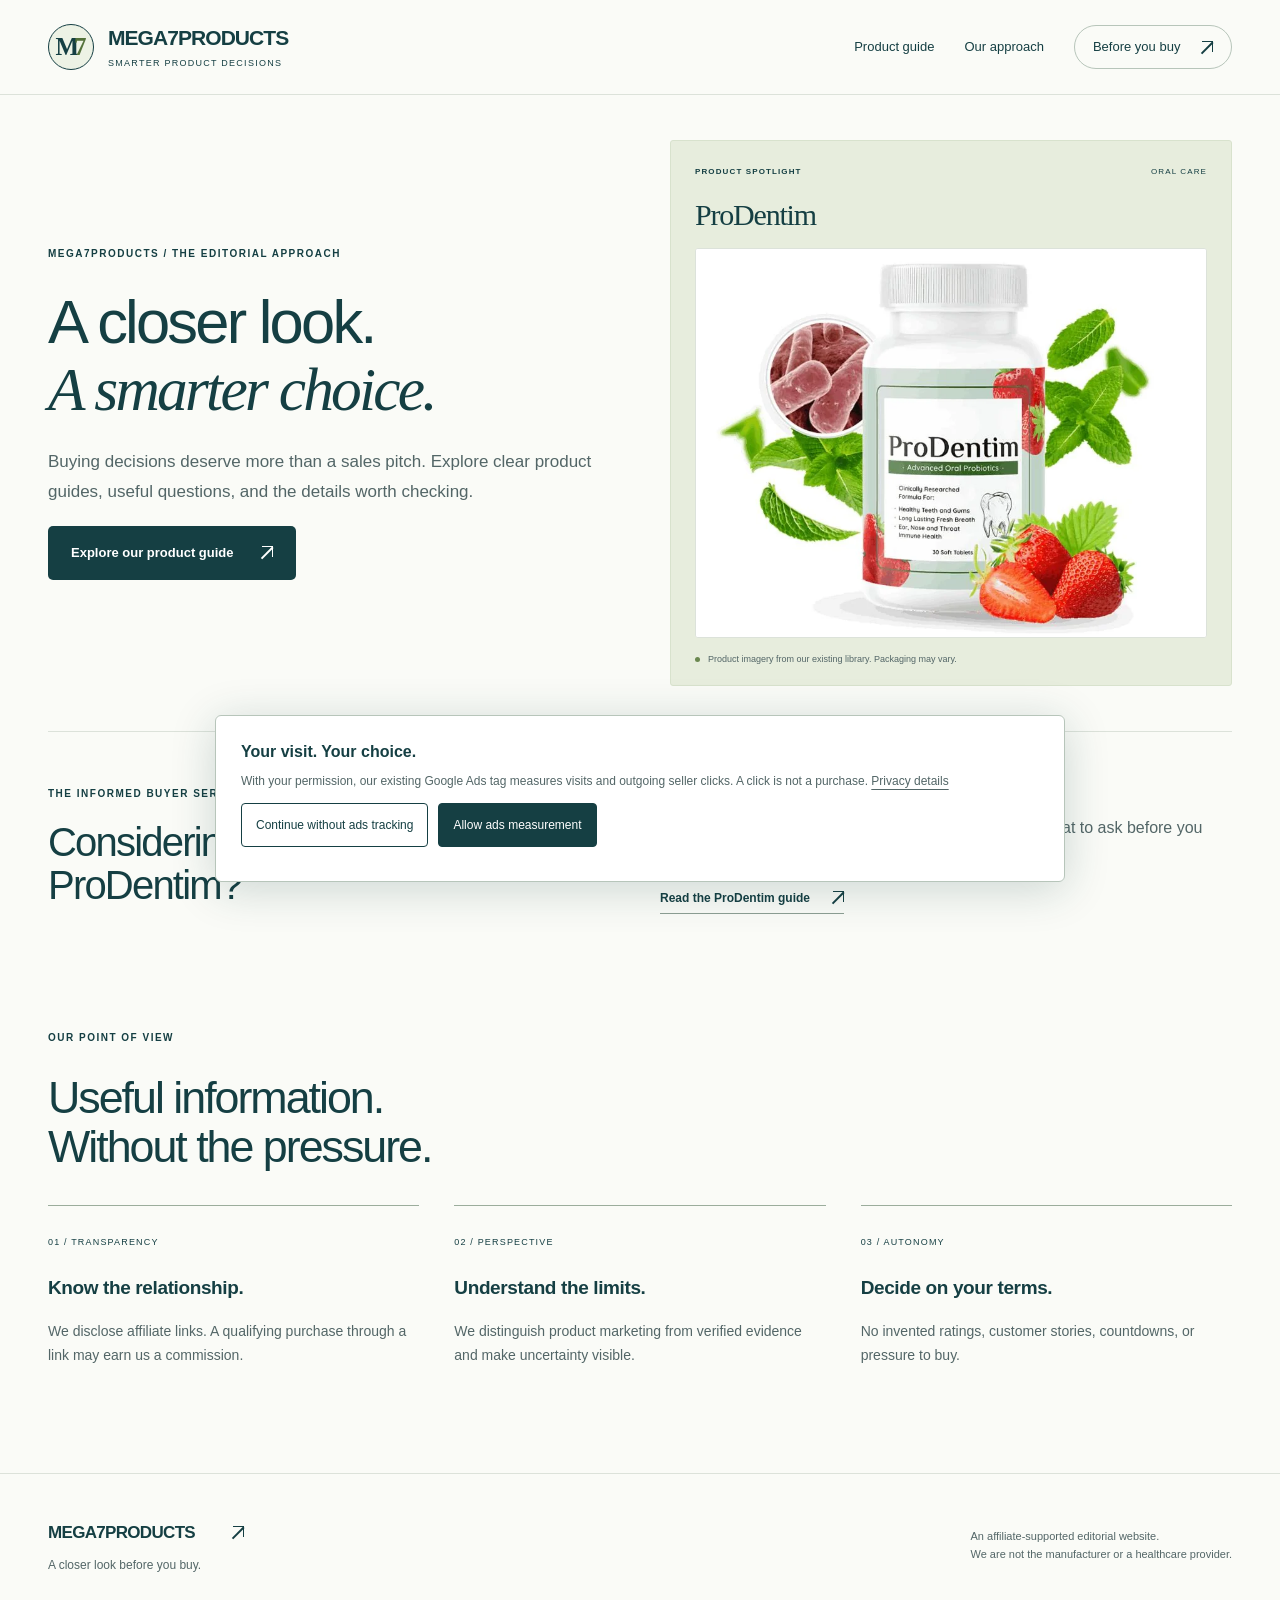
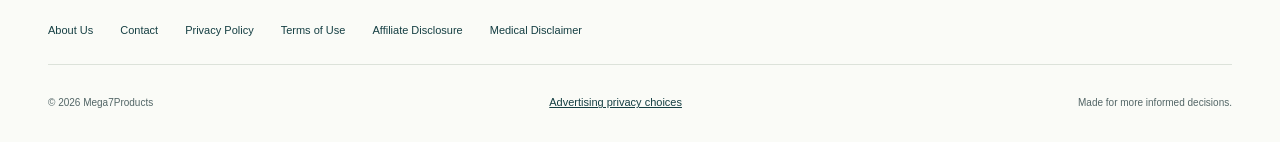
==== commit 93550d1d: "Prepare Mega7Products landing page and public contact for release" ====
--- a/index.html
+++ b/index.html
@@ -1,770 +1,118 @@
-<!DOCTYPE html>
-<html lang="en">
-<head>
-  <script async src="https://www.googletagmanager.com/gtag/js?id=AW-17961565555"></script>
-  <script>
-    window.dataLayer = window.dataLayer || [];
-    function gtag(){dataLayer.push(arguments);}
-    gtag('js', new Date());
-    gtag('config', 'AW-17961565555');
-  </script>
-
-  <meta charset="UTF-8" />
-  <meta name="viewport" content="width=device-width, initial-scale=1.0" />
-
-  <title>ProDentim Review 2026 | Official Discount</title>
-  <meta name="description" content="Read this ProDentim review before checking today's official discount. Learn how this daily chew supports gums, breath, and oral wellness." />
-
-  <style>
-    :root{
-      --green:#08a66a;
-      --green-dark:#06784d;
-      --mint:#ecfbf5;
-      --blue:#0f172a;
-      --text:#122b34;
-      --muted:#5f747b;
-      --white:#ffffff;
-      --line:#d7ece4;
-      --red:#ef4444;
-      --orange:#f97316;
-      --yellow:#f59e0b;
-      --shadow:0 16px 38px rgba(15,23,42,.10);
-      --radius:24px;
-    }
-
-    *{margin:0;padding:0;box-sizing:border-box}
-    html{scroll-behavior:smooth}
-    body{
-      font-family:Arial, Helvetica, sans-serif;
-      background:linear-gradient(180deg,#f7fffc 0%,#effaf6 100%);
-      color:var(--text);
-      line-height:1.55;
-    }
-
-    img{max-width:100%;display:block}
-    a{text-decoration:none;color:inherit}
-    .container{width:min(100% - 18px,1120px);margin:0 auto}
-
-    .top-alert{
-      background:#0f172a;
-      color:#fff;
-      text-align:center;
-      padding:10px 12px;
-      font-size:12px;
-      font-weight:900;
-      letter-spacing:.2px;
-    }
-
-    .nav{
-      position:sticky;
-      top:0;
-      z-index:50;
-      background:rgba(255,255,255,.96);
-      backdrop-filter:blur(12px);
-      border-bottom:1px solid rgba(216,233,227,.9);
-    }
-
-    .nav-inner{
-      min-height:64px;
-      display:flex;
-      align-items:center;
-      justify-content:space-between;
-      gap:12px;
-    }
-
-    .logo{
-      font-size:21px;
-      font-weight:900;
-      color:var(--green-dark);
-      letter-spacing:-.5px;
-    }
-
-    .nav-btn{
-      min-height:42px;
-      padding:0 18px;
-      border-radius:999px;
-      background:linear-gradient(180deg,#ff5b52,#ef4444);
-      color:#fff;
-      font-size:14px;
-      font-weight:900;
-      display:inline-flex;
-      align-items:center;
-      justify-content:center;
-      box-shadow:0 12px 24px rgba(239,68,68,.24);
-    }
-
-    .hero{padding:18px 0 30px}
-
-    .hero-card{
-      background:linear-gradient(145deg,#eaf8f2 0%,#ffffff 70%);
-      border:1px solid var(--line);
-      border-radius:30px;
-      box-shadow:var(--shadow);
-      overflow:hidden;
-    }
-
-    .hero-product{
-      padding:18px 16px 0;
-      display:flex;
-      justify-content:center;
-      align-items:center;
-    }
-
-    .hero-product img{
-      width:min(100%,330px);
-      object-fit:contain;
-      filter:drop-shadow(0 22px 36px rgba(15,23,42,.16));
-    }
-
-    .hero-content{padding:18px 15px 20px}
-
-    .eyebrow{
-      display:inline-block;
-      background:#e8fff4;
-      color:var(--green-dark);
-      border:1px solid #bfead8;
-      border-radius:999px;
-      padding:8px 12px;
-      font-size:12px;
-      font-weight:900;
-      margin-bottom:12px;
-    }
-
-    .stars{
-      display:flex;
-      align-items:center;
-      gap:8px;
-      flex-wrap:wrap;
-      margin-bottom:12px;
-      font-size:13px;
-      color:var(--muted);
-      font-weight:800;
-    }
-
-    .stars span:first-child{
-      color:var(--yellow);
-      font-size:17px;
-      letter-spacing:1px;
-    }
-
-    h1{
-      font-size:32px;
-      line-height:1.04;
-      letter-spacing:-1px;
-      margin-bottom:12px;
-      color:#102632;
-    }
-
-    .hero-text{
-      font-size:16px;
-      color:var(--muted);
-      margin-bottom:14px;
-    }
-
-    .warning-box{
-      background:#fff7ed;
-      border:1px solid #fed7aa;
-      border-radius:18px;
-      padding:13px;
-      margin:12px 0 15px;
-      color:#7c2d12;
-      font-size:14px;
-      font-weight:800;
-    }
-
-    .proof-grid{
-      display:grid;
-      grid-template-columns:1fr 1fr;
-      gap:10px;
-      margin:14px 0 16px;
-    }
-
-    .proof-item{
-      background:#fff;
-      border:1px solid var(--line);
-      border-radius:18px;
-      padding:12px 10px;
-      text-align:center;
-      font-size:12px;
-      font-weight:900;
-      color:#26434a;
-      box-shadow:0 10px 24px rgba(15,23,42,.06);
-    }
-
-    .cta,
-    .cta-wide{
-      display:inline-flex;
-      align-items:center;
-      justify-content:center;
-      width:100%;
-      border-radius:999px;
-      background:linear-gradient(180deg,var(--green),var(--green-dark));
-      color:#fff;
-      font-weight:900;
-      box-shadow:0 14px 28px rgba(8,166,106,.28);
-      text-align:center;
-    }
-
-    .cta{min-height:56px;padding:0 22px;font-size:17px}
-    .cta-wide{min-height:60px;padding:0 24px;font-size:19px}
-
-    .stock-note{
-      text-align:center;
-      margin-top:10px;
-      color:#b42318;
-      font-size:13px;
-      font-weight:900;
-    }
-
-    .section{padding:28px 0}
-
-    .section-title{
-      text-align:center;
-      font-size:29px;
-      line-height:1.1;
-      letter-spacing:-.7px;
-      margin-bottom:10px;
-      color:#102632;
-    }
-
-    .section-sub{
-      text-align:center;
-      color:var(--muted);
-      font-size:15px;
-      max-width:720px;
-      margin:0 auto 20px;
-    }
-
-    .card{
-      background:#fff;
-      border:1px solid var(--line);
-      border-radius:var(--radius);
-      box-shadow:var(--shadow);
-      padding:17px;
-    }
-
-    .story-card{
-      background:linear-gradient(145deg,#ffffff 0%,#f0fbf7 100%);
-    }
-
-    .story-card p{
-      color:var(--muted);
-      font-size:15px;
-      margin-bottom:12px;
-    }
-
-    .story-card strong{color:#102632}
-
-    .benefits{display:grid;gap:12px}
-
-    .benefit{
-      display:flex;
-      gap:12px;
-      align-items:flex-start;
-      background:#fff;
-      border:1px solid var(--line);
-      border-radius:19px;
-      padding:15px;
-      box-shadow:0 12px 28px rgba(15,23,42,.07);
-    }
-
-    .benefit-icon{
-      width:36px;
-      height:36px;
-      border-radius:13px;
-      display:grid;
-      place-items:center;
-      background:#e9f9f2;
-      color:var(--green-dark);
-      font-weight:900;
-      flex:0 0 auto;
-    }
-
-    .benefit strong{
-      display:block;
-      font-size:16px;
-      margin-bottom:4px;
-    }
-
-    .benefit p{
-      font-size:14px;
-      color:var(--muted);
-    }
-
-    .testimonial{
-      border-left:5px solid var(--green);
-      background:#ffffff;
-    }
-
-    .testimonial p{
-      color:#405b63;
-      font-size:15px;
-      margin-bottom:10px;
-    }
-
-    .testimonial strong{
-      color:#102632;
-      font-size:14px;
-    }
-
-    .about-card{
-      display:grid;
-      gap:16px;
-      align-items:center;
-    }
-
-    .about-card img{
-      width:min(100%,245px);
-      margin:0 auto;
-      filter:drop-shadow(0 20px 34px rgba(15,23,42,.14));
-    }
-
-    .highlight-line{
-      display:block;
-      background:#0a8c57;
-      color:#fff;
-      text-align:center;
-      border-radius:16px;
-      padding:13px 14px;
-      font-size:14px;
-      font-weight:900;
-      margin-top:14px;
-    }
-
-    .result-wrap img,
-    .review-wrap img{
-      width:100%;
-      max-width:650px;
-      margin:0 auto;
-      border-radius:22px;
-      border:1px solid var(--line);
-      box-shadow:var(--shadow);
-    }
-
-    .review-note{
-      text-align:center;
-      margin-top:12px;
-      color:var(--muted);
-      font-size:14px;
-      font-weight:800;
-    }
-
-    .guarantee{
-      background:linear-gradient(145deg,#e5f7ef 0%,#ffffff 100%);
-    }
-
-    .guarantee-card{
-      display:grid;
-      gap:16px;
-      align-items:center;
-      text-align:center;
-    }
-
-    .guarantee-badge{
-      width:136px;
-      height:136px;
-      margin:0 auto;
-      border-radius:50%;
-      display:grid;
-      place-items:center;
-      background:radial-gradient(circle at 30% 30%, #1f6feb, #1549a7 55%, #0f3270 100%);
-      color:#fff;
-      font-weight:900;
-      line-height:1.05;
-      font-size:20px;
-      padding:14px;
-      box-shadow:0 18px 34px rgba(31,111,235,.22);
-    }
-
-    .guarantee-card h3{
-      font-size:26px;
-      line-height:1.1;
-      margin-bottom:8px;
-    }
-
-    .guarantee-card p{
-      color:var(--muted);
-      font-size:15px;
-    }
-
-    .faq{display:grid;gap:12px}
-    .faq .card h3{font-size:18px;margin-bottom:6px}
-    .faq .card p{font-size:14px;color:var(--muted)}
-
-    .final-cta{padding:0 0 36px}
-
-    .cta-box{
-      background:linear-gradient(145deg,#0f172a 0%,#17384a 100%);
-      color:#fff;
-      border-radius:30px;
-      box-shadow:0 22px 44px rgba(15,23,42,.17);
-      padding:22px 16px;
-      text-align:center;
-    }
-
-    .cta-box h2{
-      font-size:29px;
-      line-height:1.08;
-      margin-bottom:10px;
-      letter-spacing:-.7px;
-    }
-
-    .cta-box p{
-      color:rgba(255,255,255,.84);
-      font-size:15px;
-      margin-bottom:16px;
-    }
-
-    .tiny{
-      font-size:12px;
-      margin-top:12px;
-      color:rgba(255,255,255,.72);
-      font-weight:800;
-    }
-
-    footer{
-      padding:22px 0 34px;
-      text-align:center;
-      color:#6f8086;
-      font-size:12px;
-      line-height:1.7;
-    }
-
-    @media (max-width:759px){
-      .section#results .container,
-      .section#reviews .container{
-        width:100%;
-        padding-left:10px;
-        padding-right:10px;
-      }
-
-      .section#results,
-      .section#reviews{
-        padding-top:22px;
-        padding-bottom:22px;
-      }
-
-      .result-wrap img,
-      .review-wrap img{
-        width:100%;
-        max-width:100%;
-        border-radius:18px;
-      }
-    }
-
-    @media (min-width:760px){
-      .container{width:min(100% - 28px,1120px)}
-      .top-alert{font-size:13px}
-      .hero{padding:24px 0 42px}
-      .hero-card{
-        display:grid;
-        grid-template-columns:.95fr 1.05fr;
-        align-items:center;
-      }
-      .hero-product{padding:28px}
-      .hero-product img{width:min(100%,430px)}
-      .hero-content{padding:32px}
-      h1{font-size:52px;max-width:790px}
-      .hero-text{font-size:19px;max-width:760px}
-      .proof-grid{grid-template-columns:repeat(4,1fr)}
-      .section{padding:48px 0}
-      .section-title{font-size:42px}
-      .section-sub{font-size:18px;margin-bottom:26px}
-      .benefits{grid-template-columns:repeat(3,1fr)}
-      .about-card{grid-template-columns:1.1fr .9fr;padding:24px}
-      .guarantee-card{grid-template-columns:180px 1fr;text-align:left}
-      .faq{grid-template-columns:1fr 1fr}
-      .cta{width:auto;min-width:330px}
-      .cta-wide{width:auto;min-width:360px}
-      .cta-box{padding:34px}
-      .cta-box h2{font-size:43px}
-      .cta-box p{font-size:18px}
-    }
-  </style>
-</head>
-
-<body>
-  <div class="top-alert">
-    LIMITED TIME OFFER • Check today’s official ProDentim discount below
-  </div>
-
-  <nav class="nav">
-    <div class="container nav-inner">
-      <div class="logo">ProDentim</div>
-      <a class="nav-btn btn-prod" href="https://prodentim24.com/text.php?aff=Saulohenri4">Order Now</a>
-    </div>
-  </nav>
-
-  <header class="hero">
-    <div class="container">
-      <div class="hero-card">
-
-        <div class="hero-product">
-          <img src="../prodentim.png" alt="ProDentim bottle" />
-        </div>
-
-        <div class="hero-content">
-          <div class="eyebrow">Updated 2026 Review • Official Offer Access</div>
-
-          <div class="stars">
-            <span>★★★★★</span>
-            <span>Thousands are checking ProDentim for daily oral wellness support</span>
-          </div>
-
-          <h1>The Simple Daily Chew People Are Using To Support Healthier Gums And Fresher Breath</h1>
-
-          <p class="hero-text">
-            <strong>ProDentim</strong> is a daily chewable probiotic formula designed to support gum health,
-            a cleaner-feeling mouth, fresher breath, and everyday oral wellness.
-          </p>
-
-          <div class="warning-box">
-            Before you buy ProDentim, check the official page first — discounts, packages, and stock availability may change.
-          </div>
-
-          <div class="proof-grid">
-            <div class="proof-item">3.5 Billion Probiotics</div>
-            <div class="proof-item">Made In USA</div>
-            <div class="proof-item">Easy Daily Chew</div>
-            <div class="proof-item">60-Day Guarantee</div>
-          </div>
-
-          <a class="cta btn-prod" href="https://prodentim24.com/text.php?aff=Saulohenri4">
-            Check Official Website & Today’s Discount
-          </a>
-
-          <p class="stock-note">
-            Limited discounted packages may be available today
-          </p>
-        </div>
-
-      </div>
-    </div>
-  </header>
-
-  <section class="section">
-    <div class="container">
-      <div class="card story-card">
-        <h2 class="section-title" style="text-align:left;">Why Are So Many People Talking About Oral Probiotics?</h2>
-
-        <p>
-          Most people focus only on brushing, mouthwash, or toothpaste. But many are now paying attention to the
-          balance of good bacteria inside the mouth.
-        </p>
-
-        <p>
-          That is where <strong>ProDentim</strong> stands out. It is not another complicated oral routine.
-          It is a simple daily chew created to support oral wellness from a different angle.
-        </p>
-
-        <p>
-          The goal is simple: support healthier gums, fresher breath, and a cleaner-feeling smile with a convenient
-          daily formula.
-        </p>
-
-        <a class="cta btn-prod" href="https://prodentim24.com/text.php?aff=Saulohenri4">
-          See Today’s ProDentim Offer
-        </a>
-      </div>
-    </div>
-  </section>
-
-  <section class="section">
-    <div class="container">
-      <h2 class="section-title">Why People Are Paying Attention To ProDentim</h2>
-      <p class="section-sub">
-        This formula is built around a simple idea: support the oral environment with carefully selected probiotic strains and nutrients.
-      </p>
-
-      <div class="benefits">
-        <div class="benefit">
-          <div class="benefit-icon">✓</div>
-          <div>
-            <strong>Supports Gum Health</strong>
-            <p>Designed to support a healthier oral environment and everyday gum wellness.</p>
-          </div>
-        </div>
-
-        <div class="benefit">
-          <div class="benefit-icon">✓</div>
-          <div>
-            <strong>Promotes Fresher Breath</strong>
-            <p>Helps support a cleaner mouth feel and more confidence during the day.</p>
-          </div>
-        </div>
-
-        <div class="benefit">
-          <div class="benefit-icon">✓</div>
-          <div>
-            <strong>Simple Daily Routine</strong>
-            <p>No complicated steps. Just a daily chewable formula made for convenience.</p>
-          </div>
-        </div>
-      </div>
-    </div>
-  </section>
-
-  <section class="section">
-    <div class="container">
-      <div class="card testimonial">
-        <p>
-          “I wanted something simple to add to my daily routine. ProDentim was easy to use, and I liked that it focuses on oral wellness from the probiotic side.”
-        </p>
-        <strong>— Customer review example</strong>
-      </div>
-    </div>
-  </section>
-
-  <section class="section">
-    <div class="container">
-      <div class="card about-card">
-        <div>
-          <h2 class="section-title" style="text-align:left;margin-bottom:10px;">What Makes ProDentim Different?</h2>
-
-          <p style="font-size:15px;color:var(--muted);margin-bottom:12px;">
-            ProDentim is made for people who want to support their gums, breath, and smile without adding a complicated routine.
-          </p>
-
-          <p style="font-size:15px;color:var(--muted);">
-            Each chew is designed with probiotics and nutrients that help support a balanced oral environment.
-          </p>
-
-          <a class="highlight-line btn-prod" href="https://prodentim24.com/text.php?aff=Saulohenri4">
-            Check The Official ProDentim Page Before Buying
-          </a>
-        </div>
-
-        <div>
-          <img src="../prodentim.png" alt="ProDentim bottle close-up" />
-        </div>
-      </div>
-    </div>
-  </section>
-
-  <section class="section" id="results">
-    <div class="container result-wrap">
-      <h2 class="section-title">Smile Support That Gets Attention</h2>
-      <p class="section-sub">
-        Visual proof helps visitors understand the benefit faster before they visit the official offer page.
-      </p>
-
-      <img src="../antes-dps.jpg" alt="Before and after smile comparison" />
-
-      <div style="margin-top:18px;text-align:center;">
-        <a class="cta btn-prod" href="https://prodentim24.com/text.php?aff=Saulohenri4" style="max-width:370px;margin:0 auto;">
-          Check Today’s Discount
-        </a>
-      </div>
-    </div>
-  </section>
-
-  <section class="section" id="reviews">
-    <div class="container review-wrap">
-      <h2 class="section-title">Customer Feedback</h2>
-      <p class="section-sub">
-        Many people check reviews before choosing a daily oral wellness supplement.
-      </p>
-
-      <img src="../review.jpg" alt="ProDentim customer review" />
-
-      <div class="review-note">
-        Reviews and customer feedback help visitors feel more confident before clicking.
-      </div>
-    </div>
-  </section>
-
-  <section class="section guarantee">
-    <div class="container">
-      <div class="card guarantee-card">
-        <div class="guarantee-badge">60<br>DAYS</div>
-
-        <div>
-          <h3>60-Day Money-Back Guarantee</h3>
-          <p>
-            The official offer includes a 60-day guarantee, giving visitors more confidence before ordering.
-            Tap below to check current packages and availability.
-          </p>
-        </div>
-      </div>
-    </div>
-  </section>
-
-  <section class="section">
-    <div class="container">
-      <h2 class="section-title">Frequently Asked Questions</h2>
-      <p class="section-sub">Quick answers before visiting the official ProDentim offer.</p>
-
-      <div class="faq">
-        <div class="card">
-          <h3>What is ProDentim?</h3>
-          <p>
-            ProDentim is a daily chewable probiotic formula created to support gums, breath, and overall oral wellness.
-          </p>
-        </div>
-
-        <div class="card">
-          <h3>How do I order?</h3>
-          <p>
-            Click any button on this page to visit the official offer page and check today’s available packages.
-          </p>
-        </div>
-
-        <div class="card">
-          <h3>Is there a guarantee?</h3>
-          <p>
-            Yes. The official offer includes a 60-day money-back guarantee.
-          </p>
-        </div>
-
-        <div class="card">
-          <h3>Why buy from the official page?</h3>
-          <p>
-            The official page is the best place to check current pricing, package options, discounts, and availability.
-          </p>
-        </div>
-      </div>
-    </div>
-  </section>
-
-  <section class="final-cta">
-    <div class="container">
-      <div class="cta-box">
-        <h2>Ready To Check Today’s ProDentim Offer?</h2>
-        <p>
-          Visit the official page now to see current discounts, package options, and availability.
-        </p>
-
-        <a class="cta-wide btn-prod" href="https://prodentim24.com/text.php?aff=Saulohenri4">
-          Check Official ProDentim Offer
-        </a>
-
-        <div class="tiny">
-          Official page access • 60-day guarantee • Limited time discount
-        </div>
-      </div>
-    </div>
-  </section>
-
-  <footer>
-    <div class="container">
-      Affiliate disclosure: this page may generate a commission from qualifying purchases.
-      This page is an independent review-style page and is not medical advice.
-      Results may vary from person to person.
-    </div>
-  </footer>
-
-  <script>
-    document.addEventListener("DOMContentLoaded", function() {
-      var botoes = document.querySelectorAll(".btn-prod");
-
-      botoes.forEach(function(botao) {
-        botao.addEventListener("click", function() {
-          gtag("event", "conversion", {
-            'send_to': 'AW-17961565555/98brCNTlyZ4cEPP63vRC'
-          });
-        });
-      });
-    });
-  </script>
-</body>
-</html>
+<!DOCTYPE html>
+
+<html lang="en-US">
+<head>
+<meta charset="utf-8">
+<meta name="viewport" content="width=device-width, initial-scale=1">
+<title>Smarter Product Decisions | Mega7Products
+</title>
+<meta name="description" content="Mega7Products helps you take a closer look before you buy with transparent product guides and practical buying checklists.">
+<link rel="canonical" href="https://mega7products.com/">
+<meta name="robots" content="index, follow">
+<meta property="og:type" content="website">
+<meta property="og:title" content="Smarter Product Decisions | Mega7Products">
+<meta property="og:description" content="Mega7Products helps you take a closer look before you buy with transparent product guides and practical buying checklists.">
+<meta property="og:url" content="https://mega7products.com/">
+<meta property="og:locale" content="en_US">
+<meta property="og:image" content="https://mega7products.com/assets/social-card.png">
+<meta property="og:image:alt" content="Mega7Products — A closer look before you buy">
+<link rel="icon" href="/assets/favicon.svg" type="image/svg+xml">
+<link rel="stylesheet" href="/assets/site.css">
+<link rel="stylesheet" href="/assets/hero.css">
+<script src="/assets/site.js" defer>
+</script>
+</head>
+<body><a class="skip" href="#main">Skip to content</a>
+<header class="site-header">
+<div class="wrap header-row"><a href="/" class="brand" aria-label="Mega7Products home"><span class="brand-symbol" aria-hidden="true">M<span>7</span></span><span>MEGA7<span class="brand-light">PRODUCTS</span><small>SMARTER PRODUCT DECISIONS</small></span></a>
+<nav aria-label="Main navigation"><a href="/prodentim/">Product guide</a><a href="/about/">Our approach</a><a href="/prodentim/#checklist" class="nav-pill">Before you buy <span aria-hidden="true" class="arrow"></span></a>
+</nav>
+</div>
+</header>
+<main id="main">
+<section class="home-hero wrap"><div class="home-hero-copy">
+<p class="eyebrow">MEGA7PRODUCTS / THE EDITORIAL APPROACH
+</p>
+<h1>A closer look.<br><em>A smarter choice.</em>
+</h1>
+<p class="lead">Buying decisions deserve more than a sales pitch. Explore clear product guides, useful questions, and the details worth checking.
+</p><a class="button" href="/prodentim/">Explore our product guide <span aria-hidden="true" class="arrow"></span></a>
+</div>
+<figure class="product-showcase">
+  <div class="product-showcase-top"><span>PRODUCT SPOTLIGHT</span><span class="product-category">ORAL CARE</span></div>
+  <div class="product-wordmark">ProDentim<span>A closer look before you buy.</span></div>
+  <div class="product-image-stage"><picture><source srcset="/assets/prodentim-product.webp" type="image/webp"><img src="/assets/prodentim-product.jpg" width="815" height="621" alt="ProDentim bottle pictured with mint leaves and strawberries" fetchpriority="high" decoding="async"></picture></div>
+  <figcaption><span class="product-caption-dot" aria-hidden="true"></span>Product imagery from our existing library. Packaging may vary.</figcaption>
+</figure>
+</section>
+<section class="wrap home-feature">
+<div class="feature-copy">
+<p class="eyebrow">THE INFORMED BUYER SERIES · 01
+</p>
+<h2>Considering<br>ProDentim?
+</h2>
+<p>Start with what to know, what remains unverified, and what to ask before you buy.
+</p><a class="quiet-link" href="/prodentim/">Read the ProDentim guide <span aria-hidden="true" class="arrow"></span></a>
+</div>
+</section>
+<section class="wrap home-values">
+<p class="eyebrow">OUR POINT OF VIEW
+</p>
+<h2>Useful information.<br>Without the pressure.
+</h2>
+<div class="value-grid">
+<article><span>01 / TRANSPARENCY</span>
+<h3>Know the relationship.
+</h3>
+<p>We disclose affiliate links. A qualifying purchase through a link may earn us a commission.
+</p>
+</article>
+<article><span>02 / PERSPECTIVE</span>
+<h3>Understand the limits.
+</h3>
+<p>We distinguish product marketing from verified evidence and make uncertainty visible.
+</p>
+</article>
+<article><span>03 / AUTONOMY</span>
+<h3>Decide on your terms.
+</h3>
+<p>No invented ratings, customer stories, countdowns, or pressure to buy.
+</p>
+</article>
+</div>
+</section>
+</main>
+<footer class="footer">
+<div class="wrap">
+<div class="footer-top">
+<div><a class="footer-brand" href="/">MEGA7PRODUCTS<span aria-hidden="true" class="arrow"></span></a>
+<p>A closer look before you buy.
+</p>
+</div>
+<p class="footer-note">An affiliate-supported editorial website.<br>We are not the manufacturer or a healthcare provider.
+</p>
+</div>
+<nav aria-label="Footer navigation"><a href="/about/">About Us</a><a href="/contact/">Contact</a><a href="/privacy/">Privacy Policy</a><a href="/terms/">Terms of Use</a><a href="/affiliate-disclosure/">Affiliate Disclosure</a><a href="/medical-disclaimer/">Medical Disclaimer</a>
+</nav>
+<div class="footer-bottom"><span>© 2026 Mega7Products</span>
+<button type="button" class="text-button" id="privacy-settings">Advertising privacy choices
+</button><span>Made for more informed decisions.</span>
+</div>
+</div>
+</footer>
+<aside class="consent" id="consent" aria-label="Advertising privacy choices" hidden>
+<div><strong>Your visit. Your choice.</strong>
+<p>With your permission, our existing Google Ads tag measures visits and outgoing seller clicks. A click is not a purchase. <a href="/privacy/">Privacy details</a>
+</p>
+</div>
+<div class="consent-actions">
+<button type="button" id="decline-ads">Continue without ads tracking
+</button>
+<button type="button" id="accept-ads">Allow ads measurement
+</button>
+</div>
+<p id="consent-status" role="status">
+</p>
+</aside>
+</body>
+</html>
--- a/assets/site.css
+++ b/assets/site.css
@@ -0,0 +1,8 @@
+:root{--ink:#153f43;--muted:#536667;--green:#d6e6be;--paper:#fafbf7;--line:#dce2da;--soft:#eff2e9}*{box-sizing:border-box}html{scroll-behavior:smooth;scroll-padding-top:28px}body{margin:0;background:var(--paper);color:var(--ink);font-family:Arial,Helvetica,sans-serif;font-size:16px;line-height:1.7}a{color:inherit;text-underline-offset:4px}button{font:inherit;cursor:pointer}button,a,summary{-webkit-tap-highlight-color:transparent}button:focus-visible,a:focus-visible,summary:focus-visible{outline:3px solid #827221;outline-offset:5px}button:disabled{opacity:.5}h1,h2,h3,p{margin-top:0}h1,h2{line-height:1.08;letter-spacing:-.045em;font-weight:500}h1{font-size:clamp(44px,5.1vw,72px);margin-bottom:25px}h2{font-size:clamp(34px,3.5vw,47px);margin-bottom:25px}h3{font-size:19px;line-height:1.35;letter-spacing:-.02em}em{font-family:Georgia,'Times New Roman',serif;font-weight:400}p{color:var(--muted);margin-bottom:20px}.wrap{max-width:1216px;margin:0 auto;width:calc(100% - 96px)}.skip{position:absolute;left:12px;top:-100px;z-index:20;background:white;padding:12px}.skip:focus{top:12px}.site-header{background:var(--paper);border-bottom:1px solid var(--line)}.header-row{display:flex;justify-content:space-between;align-items:center;min-height:100px;gap:25px}.brand{display:flex;align-items:center;gap:13px;text-decoration:none;font-size:18px;font-weight:800;letter-spacing:-.04em;line-height:1.2}.brand small{display:block;font-size:8px;letter-spacing:.16em;margin-top:7px;font-weight:500}.brand-light{font-weight:400}.brand-symbol{display:flex;align-items:center;justify-content:center;border:1px solid var(--ink);border-radius:50%;width:43px;height:43px;font-family:Georgia,serif;font-size:23px;letter-spacing:-5px;padding-right:5px}.brand-symbol span{color:#54723b}.header-row nav{display:flex;align-items:center;gap:30px;font-size:13px}.header-row nav a{text-decoration:none}.header-row nav a:hover{text-decoration:underline}.nav-pill{border:1px solid #b7c5ba;border-radius:30px;padding:10px 18px}.nav-pill span{margin-left:15px}.disclosure{border-bottom:1px solid var(--line)}.disclosure .wrap{display:flex;gap:24px;align-items:center;padding-top:14px;padding-bottom:14px}.disclosure-label{font-size:9px;font-weight:bold;letter-spacing:.13em;white-space:nowrap}.disclosure p{font-size:11px;margin:0}.disclosure p a{margin-left:5px}.hero{display:grid;grid-template-columns:1.15fr 1fr;gap:64px;align-items:center;padding-top:70px;padding-bottom:65px}.eyebrow{font-size:10px;font-weight:700;letter-spacing:.15em;color:var(--ink);margin-bottom:27px}.eyebrow>span{display:inline-block;background:#6b8850;width:7px;height:7px;border-radius:50%;margin-right:9px}.lead{font-size:17px;max-width:480px;line-height:1.75}.button{display:inline-flex;align-items:center;justify-content:space-between;gap:25px;background:var(--ink);color:white;min-height:54px;padding:15px 23px;text-decoration:none;font-size:13px;font-weight:600;border-radius:5px;transition:background .18s,transform .18s}.button:hover{background:#24575a;transform:translateY(-2px)}.button span{font-size:20px}.micro{font-size:10px;margin:12px 0 22px}.quiet-link{font-size:12px;font-weight:bold;text-decoration:none;display:inline-flex;align-items:center;gap:20px;border-bottom:1px solid #8d9f94;padding-bottom:5px}.editorial-art{background:#e7eddd;min-height:480px;position:relative;overflow:hidden;padding:25px 24px;display:flex;flex-direction:column;justify-content:space-between;border-radius:3px}.art-top,.art-bottom{display:flex;justify-content:space-between;font-size:8px;font-weight:bold;letter-spacing:.14em;z-index:1}.art-bottom{align-items:center}.art-bottom>span:last-child{font-size:29px}.orbit{position:absolute;width:370px;height:370px;border:1px solid #bccab2;border-radius:50%;top:70px;left:18%}.orbit:before,.orbit:after{content:"";position:absolute;border:1px solid #bccab2;border-radius:50%;inset:28px}.orbit:after{inset:60px}.brief-card{position:relative;transform:rotate(-7deg);margin:30px auto;width:80%;background:#fafbf5;padding:30px 28px 22px;box-shadow:12px 18px 0 #aec4a340,0 20px 45px #173c3b15;border:1px solid #d4dcce}.brief-mark{font-family:Georgia,serif;font-size:19px;display:flex;align-items:center;justify-content:space-between}.brief-mark span{font-family:Arial,sans-serif;font-size:7px;letter-spacing:.1em}.brief-title{font-size:45px;line-height:1.15;letter-spacing:-.04em;color:var(--ink);margin:32px 0 22px}.brief-title span{display:block;font-family:Georgia,serif;font-size:31px;font-style:italic}.brief-rule{height:1px;background:#b9c6b5;margin-bottom:20px}.brief-card>p:not(.brief-title){font-size:12px;line-height:1.7}.brief-bottom{display:flex;justify-content:space-between;font-size:6px;letter-spacing:.1em;align-items:center;margin-top:26px}.brief-bottom span:last-child{font-size:24px}.principles{border-top:1px solid var(--line);border-bottom:1px solid var(--line);display:flex;justify-content:space-between;gap:20px;padding:22px 0;font-size:12px}.principles b{color:#567348;margin-right:12px;font-size:10px}.article-layout{display:grid;grid-template-columns:230px 1fr;gap:80px;padding-top:85px}.contents{align-self:start;position:sticky;top:30px}.contents nav{display:flex;flex-direction:column;gap:15px}.contents nav a{font-size:12px;text-decoration:none}.contents nav a:hover{text-decoration:underline}.contents>p:last-child{font-size:10px;margin-top:35px}.article section{padding-bottom:55px;margin-bottom:55px;border-bottom:1px solid var(--line)}.article .eyebrow{margin-bottom:22px}.article p{font-size:15px}.article .section-intro{font-size:18px}.two-cards{display:grid;grid-template-columns:1fr 1fr;gap:18px;margin-top:28px}.info-card{border:1px solid var(--line);padding:25px;border-radius:5px}.info-card p{font-size:13px;margin-bottom:0}.line-icon{font-size:27px;display:block;margin-bottom:20px}.evidence-note{background:var(--soft);padding:25px;display:flex;gap:20px;margin:30px 0;border-left:2px solid #6b8850}.evidence-note p{margin:0}.note-number{border:1px solid #849b73;border-radius:50%;height:24px;width:24px;flex-shrink:0;text-align:center;font-family:Georgia,serif;font-size:16px;line-height:22px}.article p.source-note{font-size:11px}.checklist{list-style:none;counter-reset:step;padding:0}.checklist li{counter-increment:step;display:flex;gap:25px;border-bottom:1px solid var(--line);padding:22px 0}.checklist li:before{content:"0" counter(step);font-size:12px;color:#587549;flex:0 0 25px;padding-top:4px}.checklist h3{margin-bottom:7px}.checklist p{margin:0}.small,.article p.small{font-size:12px}.checklist-section>p.small{margin-top:25px}details{border-bottom:1px solid var(--line)}summary{cursor:pointer;position:relative;padding:21px 30px 21px 0;font-size:15px;list-style:none;font-weight:600}summary::-webkit-details-marker{display:none}summary:after{content:"+";position:absolute;right:2px;font-size:20px;font-weight:400;top:15px}details[open] summary:after{content:"−"}details p{padding-right:25px}.medical-note{padding-bottom:50px}.medical-note h2{font-family:Arial,sans-serif;font-size:19px;font-weight:600;letter-spacing:0}.medical-note p{font-size:12px}.final-panel{background:var(--ink);color:white;padding:45px 48px;margin-top:35px;margin-bottom:80px;display:flex;align-items:center;justify-content:space-between;gap:40px;border-radius:5px}.final-panel .eyebrow{color:var(--green)}.final-panel h2{font-size:40px;margin-bottom:18px}.final-panel p{color:#d4e0dc;max-width:440px;font-size:14px;margin-bottom:0}.final-panel .button{background:var(--green);color:var(--ink)}.final-panel p.micro{font-size:10px;margin-top:12px}.footer{border-top:1px solid var(--line);padding:45px 0 25px}.footer-top{display:flex;justify-content:space-between;gap:25px}.footer-brand{font-size:17px;font-weight:bold;text-decoration:none;letter-spacing:-.04em}.footer-brand span{margin-left:35px}.footer-top p{font-size:12px;margin-top:8px}.footer-top .footer-note{font-size:11px}.footer nav{display:flex;flex-wrap:wrap;gap:12px 27px;border-bottom:1px solid var(--line);padding:25px 0}.footer nav a{font-size:11px;text-decoration:none}.footer nav a:hover{text-decoration:underline}.footer-bottom{display:flex;justify-content:space-between;align-items:center;gap:20px;font-size:10px;margin-top:23px;color:var(--muted)}.text-button{padding:5px 0;border:0;background:none;color:var(--ink);font-size:11px;text-decoration:underline}.consent{position:fixed;bottom:18px;left:24px;right:24px;max-width:850px;margin:auto;background:white;border:1px solid #b7c5ba;border-radius:6px;box-shadow:0 7px 45px #153f4333;padding:22px 25px;z-index:10}.consent[hidden]{display:none}.consent p{font-size:12px;margin:5px 0 12px}.consent-actions{display:flex;gap:10px;flex-wrap:wrap}.consent button{border:1px solid var(--ink);border-radius:4px;padding:10px 14px;color:var(--ink);background:white;font-size:12px;min-height:44px}.consent #accept-ads{color:white;background:var(--ink)}.consent #consent-status:empty{display:none}.home-hero{padding-top:95px;padding-bottom:75px}.home-hero h1{font-size:clamp(48px,6.5vw,88px)}.home-hero .lead{max-width:570px}.home-feature{display:grid;grid-template-columns:1fr 1fr;border-top:1px solid var(--line);padding-top:35px;gap:60px;align-items:center}.feature-copy{padding:25px 0}.home-feature h2{font-size:55px}.home-feature .editorial-art{min-height:430px}.home-values{padding-top:90px;padding-bottom:85px}.value-grid{display:grid;grid-template-columns:repeat(3,1fr);gap:35px;margin-top:35px}.value-grid article{border-top:1px solid #9bad9c;padding-top:20px}.value-grid span{font-size:9px;letter-spacing:.13em}.value-grid h3{margin-top:22px}.value-grid p{font-size:14px}.legal{max-width:850px;padding-top:40px;padding-bottom:80px}.legal h1{font-size:52px}.legal h2{font-size:27px;margin-top:40px;letter-spacing:-.02em}.draft-banner{background:#fff1d4;border:1px solid #d7b968;padding:16px;color:#5c4611;font-size:13px;margin-bottom:40px}
+@media(min-width:1500px){.hero{gap:85px}}@media(max-width:1000px){.wrap{width:calc(100% - 48px)}.hero{gap:32px}.header-row nav{gap:20px}.editorial-art{min-height:430px}.brief-card{padding:23px 20px;width:90%}.brief-title{font-size:39px}.article-layout{gap:40px;grid-template-columns:175px 1fr}.final-panel{padding:35px}.final-panel .button{font-size:11px;gap:12px}.final-panel h2{font-size:35px}}@media(max-width:700px){.wrap{width:calc(100% - 40px)}.header-row{min-height:85px;flex-wrap:wrap;gap:14px;padding:20px 0}.brand{font-size:16px}.header-row nav{width:100%;justify-content:space-between;gap:10px;font-size:12px}.nav-pill{padding:7px 12px}.disclosure .wrap{display:block}.disclosure-label{display:block;margin-bottom:5px}.disclosure p{font-size:10px}.hero{grid-template-columns:1fr;padding-top:40px;padding-bottom:35px;gap:35px}.eyebrow{font-size:9px;margin-bottom:22px}.hero h1{font-size:clamp(41px,10.8vw,64px)}.lead{font-size:16px}.hero .button{font-size:12px;padding:14px 18px}.editorial-art{min-height:420px;max-width:470px;width:100%;margin:auto}.brief-card{max-width:290px;width:80%}.brief-title{font-size:42px}.principles{flex-direction:column;gap:8px;padding:20px 0}.article-layout{display:block;padding-top:45px}.contents{position:static;border-bottom:1px solid var(--line);margin-bottom:40px;padding-bottom:25px}.contents nav{display:grid;grid-template-columns:1fr 1fr;gap:12px}.contents>p:last-child{margin-top:20px;margin-bottom:0}.article section{padding-bottom:35px;margin-bottom:35px}.two-cards{grid-template-columns:1fr}.article p{font-size:14px}.evidence-note{padding:20px;gap:14px}.checklist li{gap:12px}.final-panel{padding:30px 24px;display:block;margin-top:0;margin-bottom:45px}.final-panel .button{margin-top:25px;font-size:12px}.final-panel h2{font-size:36px}.footer-top{display:block}.footer nav{gap:18px}.footer-bottom{align-items:flex-start;flex-direction:column;gap:10px}.home-hero{padding-top:50px;padding-bottom:45px}.home-hero h1{font-size:clamp(44px,11vw,70px)}.home-feature{grid-template-columns:1fr;gap:20px}.home-feature h2{font-size:45px}.home-values{padding-top:50px;padding-bottom:40px}.value-grid{grid-template-columns:1fr;gap:20px}.legal h1{font-size:40px;overflow-wrap:anywhere}.consent{left:10px;right:10px;bottom:10px;padding:18px;max-height:85vh;overflow:auto}.consent-actions{display:grid;grid-template-columns:1fr}.consent button{font-size:11px}}@media(prefers-reduced-motion:reduce){html{scroll-behavior:auto}*,*:before,*:after{transition:none!important;animation:none!important}}
+.arrow{display:inline-block;position:relative;width:14px;height:14px;flex:0 0 14px;vertical-align:middle}.arrow:before{content:"";position:absolute;width:10px;height:10px;right:0;top:0;border-top:1.5px solid currentColor;border-right:1.5px solid currentColor}.arrow:after{content:"";position:absolute;width:16px;height:1.5px;right:-2px;top:6px;background:currentColor;transform:rotate(-45deg)}
+
+/* Original editorial identity, with the existing product photo replacing the illustrated card. */
+.product-showcase{margin:0;min-width:0;background:#e7eddd;border:1px solid #d8e2cd;border-radius:3px;padding:24px 24px 18px;overflow:hidden}.product-showcase-top{display:flex;align-items:center;justify-content:space-between;gap:12px;font-size:8px;font-weight:700;letter-spacing:.14em}.product-category{font-weight:400}.product-wordmark{font-family:Georgia,'Times New Roman',serif;font-size:30px;color:var(--ink);line-height:1.2;letter-spacing:-.04em;padding:18px 0 15px}.product-wordmark span{display:none}.product-image-stage{background:white;border:1px solid #dce2da;border-radius:3px;overflow:hidden}.product-image-stage img{display:block;width:100%;height:auto;max-height:390px;aspect-ratio:815/621;object-fit:contain}.product-showcase>figcaption{font-size:9px;line-height:1.6;color:#536667;display:flex;align-items:center;gap:8px;padding-top:14px}.product-caption-dot{width:5px;height:5px;flex:0 0 5px;border-radius:50%;background:#6b8850}.home-hero{display:grid;grid-template-columns:1fr 1fr;gap:60px;align-items:center;padding-top:45px;padding-bottom:45px}.home-hero h1{font-size:clamp(48px,4.8vw,68px)}.home-hero .lead{font-size:17px}.hero{padding-top:45px;padding-bottom:45px}.home-feature{display:block;padding-top:28px}.home-feature .feature-copy{display:grid;grid-template-columns:1fr 1fr;column-gap:40px;align-items:center}.home-feature .eyebrow{grid-column:1/-1;margin-bottom:12px}.home-feature h2{grid-row:2/4;font-size:40px;margin-bottom:0}.home-feature .quiet-link{justify-self:start}
+@media(max-width:1000px) and (min-width:701px){.home-hero{gap:30px}.home-hero h1{font-size:48px}.product-showcase{padding:18px}.product-wordmark{font-size:26px}}
+@media(max-width:700px){.home-hero{grid-template-columns:1fr;gap:35px;padding-top:40px;padding-bottom:35px}.home-hero h1{font-size:clamp(44px,11vw,70px)}.product-showcase{max-width:470px;width:100%;margin:auto;padding:22px 20px 17px}.product-image-stage img{max-height:none}.home-feature .feature-copy{display:block}.home-feature h2{font-size:45px;margin-bottom:20px}.hero{padding-top:40px;padding-bottom:35px}}
--- a/assets/hero.css
+++ b/assets/hero.css
@@ -0,0 +1,6 @@
+/* Premium refinement of the existing hero; no tracking or application behavior changes. */
+.header-row{min-height:94px}.brand{font-size:21px;gap:14px;letter-spacing:-.045em}.brand-light{font-weight:600}.brand small{font-size:9px;letter-spacing:.14em;margin-top:8px}.brand-symbol{width:46px;height:46px;font-size:25px;background:#edf2e5}.header-row nav{font-size:13px}
+.premium-hero{grid-template-columns:1fr 1.2fr;gap:44px;padding-top:36px;padding-bottom:36px;align-items:center}.premium-hero h1{font-size:clamp(48px,4.75vw,68px);line-height:1.06;letter-spacing:-.045em;margin-bottom:23px}.premium-hero h1 em{color:#355a46}.premium-hero .eyebrow{margin-bottom:24px;font-size:10px}.premium-hero .lead{max-width:440px;font-size:16px;line-height:1.75;margin-bottom:26px}.premium-hero .button{min-height:60px;padding:16px 25px;font-size:14px;background:#153f43;box-shadow:0 8px 20px #153f4318;gap:32px}.premium-hero .button:hover{background:#24575a}.premium-hero .micro{font-size:11px;margin:13px 0 23px}.premium-hero .quiet-link{font-size:12px}.premium-hero .product-showcase{padding:19px 19px 14px;background:linear-gradient(145deg,#f1f4eb,#e0e9d3);border:1px solid #d8e2cc;border-radius:14px;box-shadow:0 20px 45px #153f4310;position:relative}.premium-hero .product-showcase-top{padding:1px 3px 14px;font-size:9px}.premium-hero .product-wordmark{display:none}.premium-hero .product-image-stage{border:0;border-radius:9px;background:white;box-shadow:0 6px 22px #153f4309}.premium-hero picture{display:block}.premium-hero .product-image-stage img{width:100%;height:auto;max-height:none;aspect-ratio:815/621;object-fit:contain}.premium-hero figcaption{padding-top:11px;font-size:10px;color:#4c604b}.premium-hero .product-category{border:1px solid #b5c6a6;border-radius:20px;padding:4px 10px;letter-spacing:.1em}
+@media(min-width:1600px){.premium-hero{padding-top:50px;padding-bottom:50px;gap:50px}.premium-hero h1{font-size:70px}}
+@media(min-width:701px) and (max-width:1000px){.premium-hero{gap:28px;grid-template-columns:1fr 1.1fr}.premium-hero h1{font-size:47px}.premium-hero .button{font-size:12px;padding:14px 18px;gap:18px}.premium-hero .lead{font-size:15px}.brand{font-size:18px}.header-row nav{gap:17px}.premium-hero .product-showcase{padding:15px}}
+@media(max-width:700px){.header-row{padding:17px 0;gap:16px;min-height:0}.brand{font-size:20px;gap:12px}.brand-symbol{width:42px;height:42px;font-size:24px}.brand small{font-size:8px;letter-spacing:.14em}.header-row nav{font-size:12px}.nav-pill{min-height:40px;display:inline-flex;align-items:center}.disclosure .wrap{padding-top:11px;padding-bottom:11px}.disclosure p{font-size:11px;line-height:1.6}.premium-hero{display:grid;grid-template-columns:minmax(0,1fr);gap:0;padding-top:26px;padding-bottom:30px}.premium-hero .hero-copy{display:contents}.premium-hero .eyebrow{grid-row:1;font-size:8px;letter-spacing:.12em;margin-bottom:15px}.premium-hero h1{grid-row:2;font-size:clamp(40px,10.55vw,47px);line-height:1.06;margin-bottom:22px}.premium-hero .product-showcase{grid-row:3;max-width:100%;padding:10px 10px 8px;margin:0 0 20px;box-shadow:0 10px 28px #153f430d;border-radius:10px}.premium-hero .product-showcase-top{font-size:8px;padding:1px 2px 8px}.premium-hero .product-category{padding:2px 7px}.premium-hero .product-image-stage img{max-height:255px;object-fit:contain}.premium-hero .product-image-stage{border-radius:5px}.premium-hero figcaption{font-size:9px;padding-top:7px}.premium-hero .button{grid-row:4;width:100%;min-height:58px;justify-content:center;gap:25px;font-size:14px;padding:15px 17px}.premium-hero .micro{grid-row:5;text-align:center;font-size:10px;margin:10px 0 18px}.premium-hero .lead{grid-row:6;font-size:15px;line-height:1.7;margin:0 0 17px;max-width:100%}.premium-hero .quiet-link{grid-row:7;justify-self:start;min-height:36px;align-items:center}.premium-hero .product-showcase picture{width:100%}}
